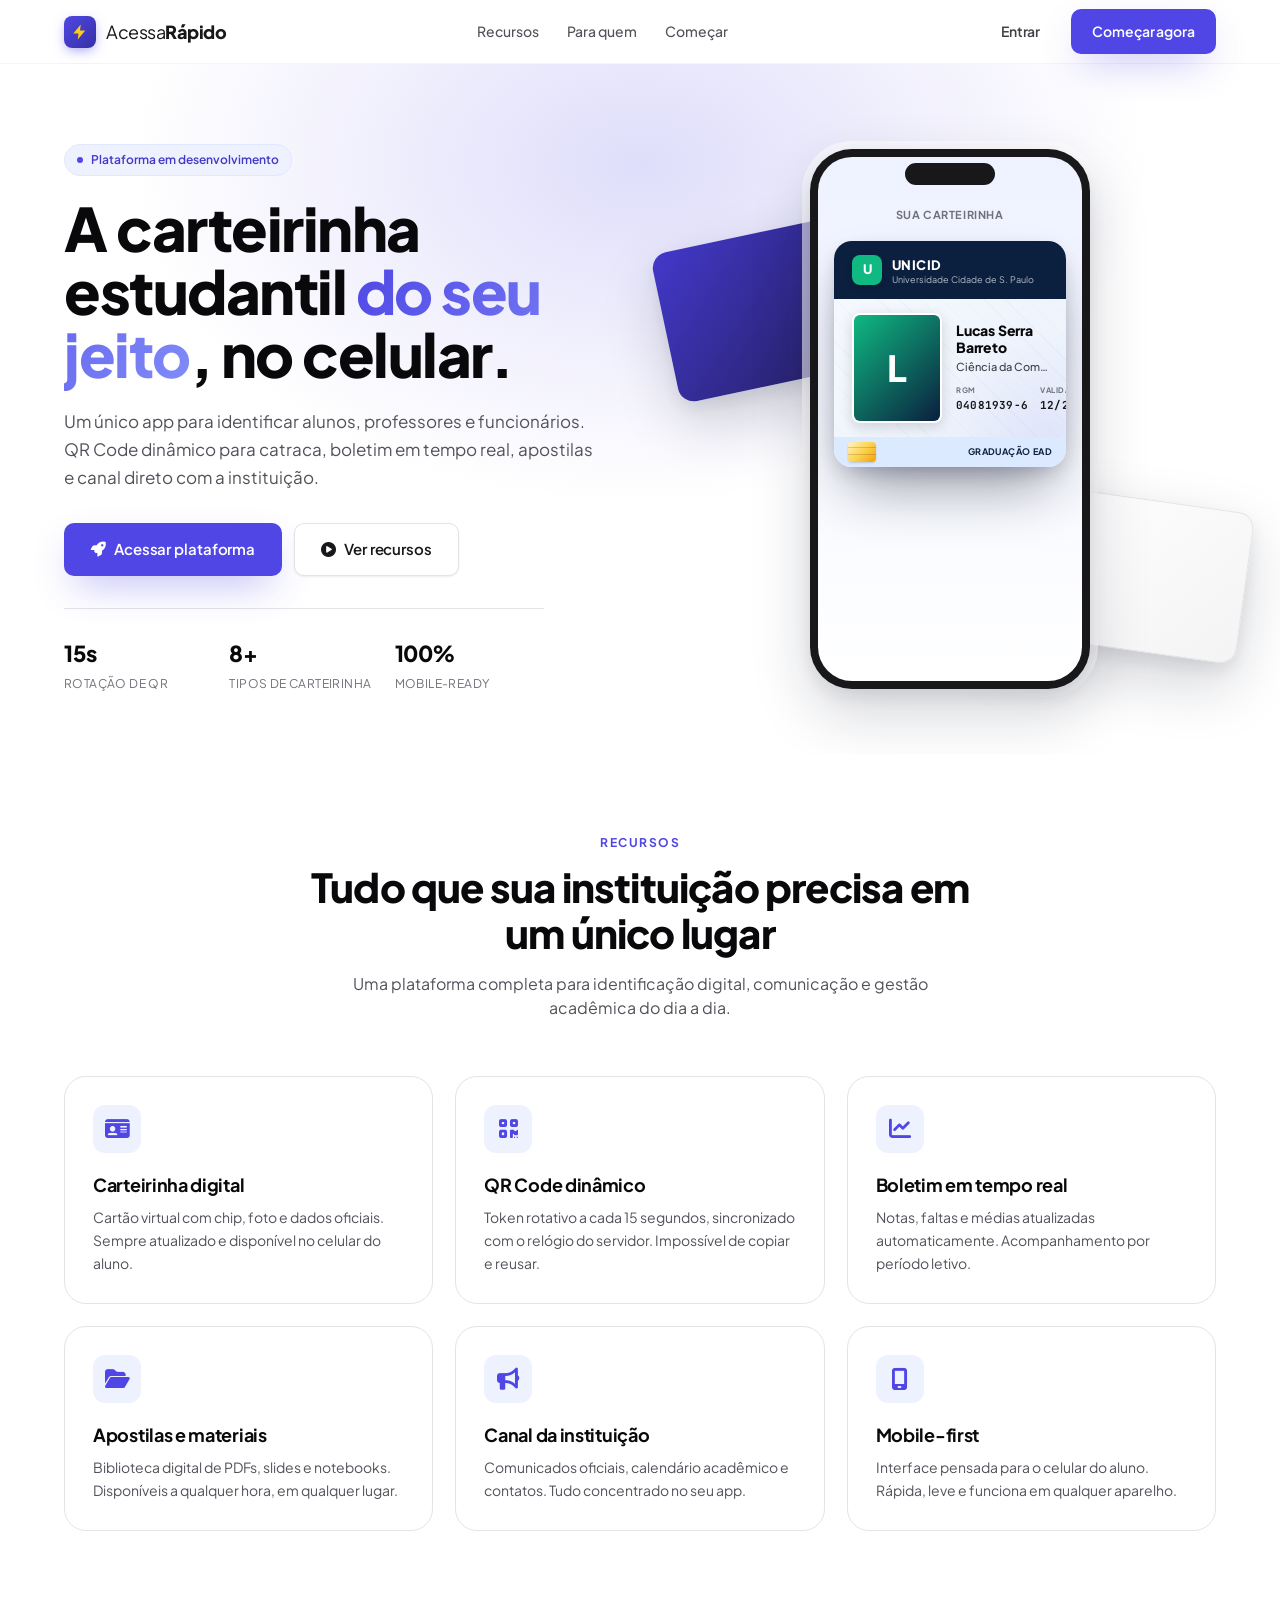
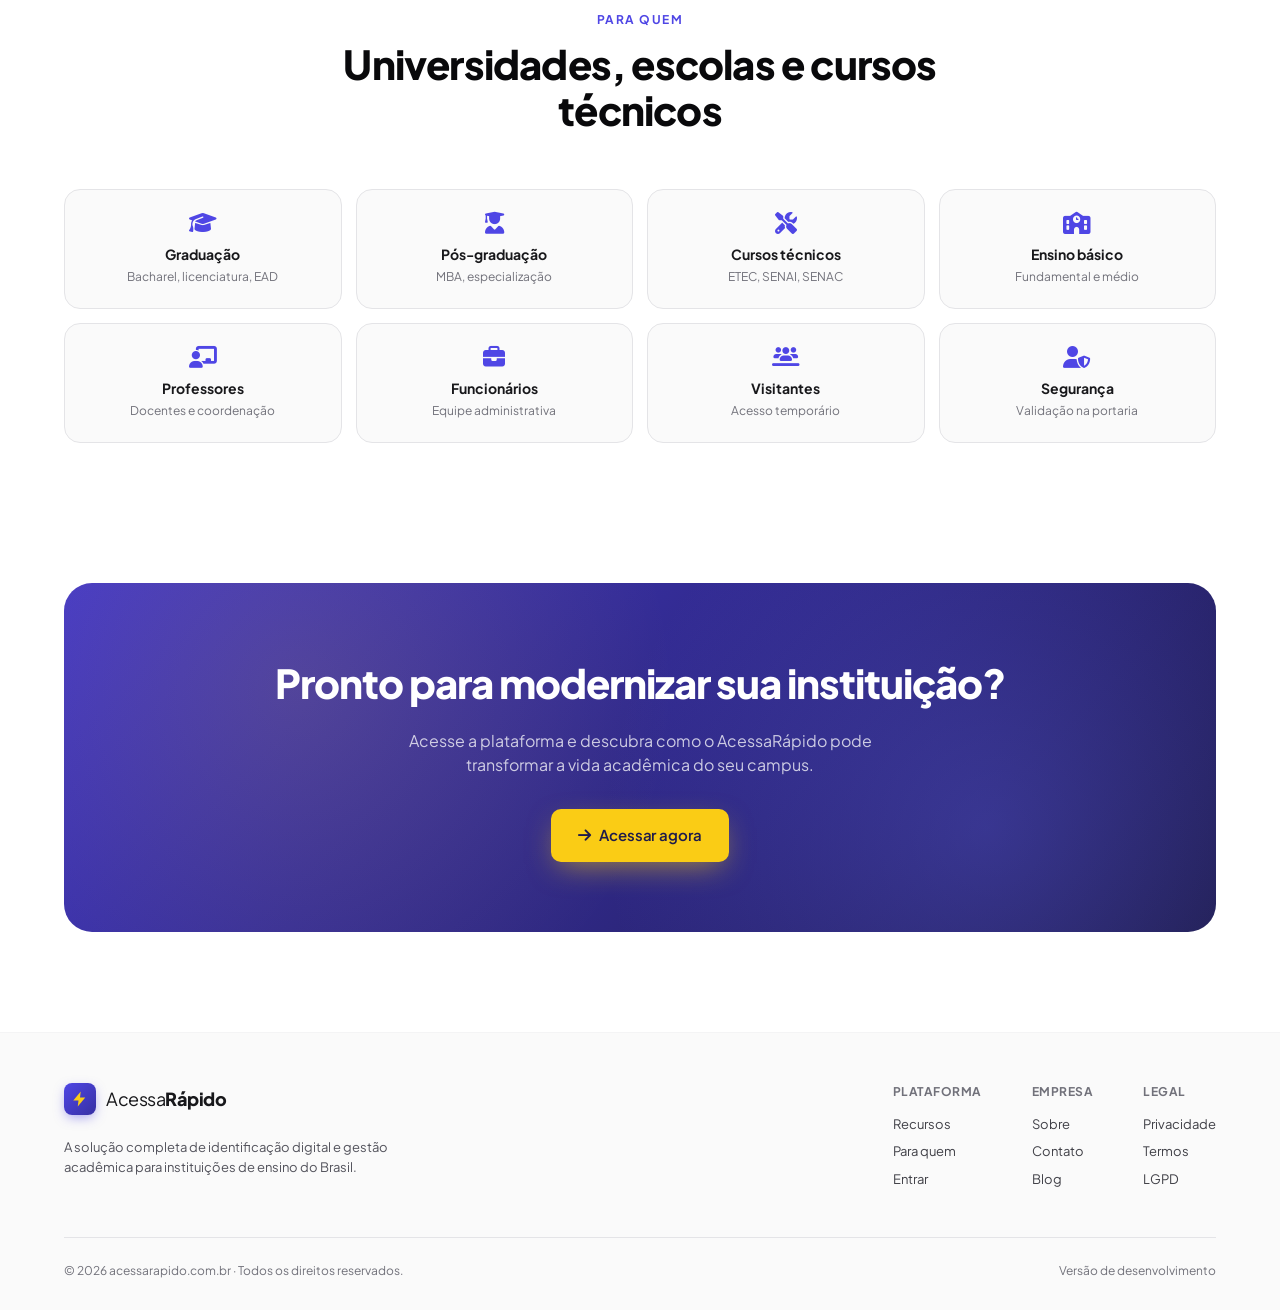
==== index.html @ 11a7ec3c "feat: versao inicial do AcessaRapido (carteirinha digital)" ====
<!DOCTYPE html>
<html lang="pt-BR">
<head>
  <meta charset="UTF-8" />
  <meta name="viewport" content="width=device-width, initial-scale=1.0, viewport-fit=cover" />
  <meta name="description" content="AcessaRápido — Carteirinha digital para universidades, escolas técnicas e ensino básico. QR de validação dinâmica para catraca, boletim, materiais e mais." />
  <title>AcessaRápido — Carteirinha digital para sua instituição</title>

  <link rel="preconnect" href="https://fonts.googleapis.com" />
  <link rel="preconnect" href="https://fonts.gstatic.com" crossorigin />
  <link href="https://fonts.googleapis.com/css2?family=Plus+Jakarta+Sans:wght@400;500;600;700;800&family=JetBrains+Mono:wght@500;700&display=swap" rel="stylesheet" />
  <link rel="stylesheet" href="https://cdnjs.cloudflare.com/ajax/libs/font-awesome/6.5.0/css/all.min.css" />
  <link rel="stylesheet" href="css/style.css" />
</head>
<body class="landing-body">

  <!-- ══════════ NAV ══════════ -->
  <nav class="landing-nav">
    <div class="container landing-nav__inner">
      <a href="index.html" class="brand">
        <span class="brand__mark"></span>
        <span class="brand__text">Acessa<strong>Rápido</strong></span>
      </a>
      <div class="landing-nav__links">
        <a href="#features">Recursos</a>
        <a href="#audiences">Para quem</a>
        <a href="#cta">Começar</a>
      </div>
      <div class="landing-nav__cta">
        <a href="login.html" class="btn btn--ghost">Entrar</a>
        <a href="login.html" class="btn btn--primary">Começar agora</a>
      </div>
    </div>
  </nav>

  <!-- ══════════ HERO ══════════ -->
  <section class="hero">
    <div class="container hero__grid">
      <div class="hero__content">
        <span class="hero__pretitle">
          <span class="dot"></span>
          Plataforma em desenvolvimento
        </span>
        <h1>
          A carteirinha estudantil <span class="highlight">do seu jeito</span>, no celular.
        </h1>
        <p class="hero__lead">
          Um único app para identificar alunos, professores e funcionários. QR Code dinâmico
          para catraca, boletim em tempo real, apostilas e canal direto com a instituição.
        </p>
        <div class="hero__cta">
          <a href="login.html" class="btn btn--primary btn--lg">
            <i class="fas fa-rocket"></i>
            Acessar plataforma
          </a>
          <a href="#features" class="btn btn--secondary btn--lg">
            <i class="fas fa-circle-play"></i>
            Ver recursos
          </a>
        </div>

        <div class="hero__stats">
          <div class="hero__stat">
            <strong>15s</strong>
            <span>Rotação de QR</span>
          </div>
          <div class="hero__stat">
            <strong>8+</strong>
            <span>Tipos de carteirinha</span>
          </div>
          <div class="hero__stat">
            <strong>100%</strong>
            <span>Mobile-ready</span>
          </div>
        </div>
      </div>

      <!-- Mockup mobile -->
      <div class="hero__mockup">
        <div class="mockup-card-deco mockup-card-deco--1"></div>
        <div class="mockup-card-deco mockup-card-deco--2"></div>

        <div class="mockup-phone">
          <div class="mockup-screen">
            <div class="mockup-screen__title">Sua carteirinha</div>

            <!-- Card real renderizado em escala -->
            <div class="id-scene" style="max-width: 240px;">
              <div class="id-card">
                <div class="id-face id-face--front">
                  <div class="id-front__brand" style="background:#0b1f3f">
                    <div class="id-front__logo" style="background:#10b981">U</div>
                    <div class="id-front__inst-info">
                      <strong>UNICID</strong>
                      <span>Universidade Cidade de S. Paulo</span>
                    </div>
                  </div>
                  <div class="id-front__body">
                    <div class="id-front__photo">
                      <div class="id-front__photo-ph" style="background: linear-gradient(135deg, #10b981, #0b1f3f)">L</div>
                    </div>
                    <div class="id-front__data">
                      <div class="id-front__name">Lucas Serra Barreto</div>
                      <div class="id-front__course">Ciência da Computação</div>
                      <div class="id-front__fields">
                        <div class="id-field">
                          <span class="id-field__label">RGM</span>
                          <span class="id-field__value">04081939-6</span>
                        </div>
                        <div class="id-field">
                          <span class="id-field__label">Validade</span>
                          <span class="id-field__value">12/2026</span>
                        </div>
                      </div>
                    </div>
                  </div>
                  <div class="id-front__footer" style="background:#dbeafe">
                    <div class="id-front__chip"></div>
                    <div class="id-front__validity">GRADUAÇÃO EAD</div>
                  </div>
                </div>
              </div>
            </div>
            <!-- /card -->
          </div>
        </div>
      </div>
    </div>
  </section>

  <!-- ══════════ FEATURES ══════════ -->
  <section class="section" id="features">
    <div class="container">
      <div class="section__head">
        <div class="section__eyebrow">Recursos</div>
        <h2 class="section__title">Tudo que sua instituição precisa em um único lugar</h2>
        <p class="section__lead">
          Uma plataforma completa para identificação digital, comunicação e gestão acadêmica
          do dia a dia.
        </p>
      </div>

      <div class="features-grid">
        <div class="feature">
          <div class="feature__icon"><i class="fas fa-id-card"></i></div>
          <h3>Carteirinha digital</h3>
          <p>Cartão virtual com chip, foto e dados oficiais. Sempre atualizado e disponível no celular do aluno.</p>
        </div>
        <div class="feature">
          <div class="feature__icon"><i class="fas fa-qrcode"></i></div>
          <h3>QR Code dinâmico</h3>
          <p>Token rotativo a cada 15 segundos, sincronizado com o relógio do servidor. Impossível de copiar e reusar.</p>
        </div>
        <div class="feature">
          <div class="feature__icon"><i class="fas fa-chart-line"></i></div>
          <h3>Boletim em tempo real</h3>
          <p>Notas, faltas e médias atualizadas automaticamente. Acompanhamento por período letivo.</p>
        </div>
        <div class="feature">
          <div class="feature__icon"><i class="fas fa-folder-open"></i></div>
          <h3>Apostilas e materiais</h3>
          <p>Biblioteca digital de PDFs, slides e notebooks. Disponíveis a qualquer hora, em qualquer lugar.</p>
        </div>
        <div class="feature">
          <div class="feature__icon"><i class="fas fa-bullhorn"></i></div>
          <h3>Canal da instituição</h3>
          <p>Comunicados oficiais, calendário acadêmico e contatos. Tudo concentrado no seu app.</p>
        </div>
        <div class="feature">
          <div class="feature__icon"><i class="fas fa-mobile-screen"></i></div>
          <h3>Mobile-first</h3>
          <p>Interface pensada para o celular do aluno. Rápida, leve e funciona em qualquer aparelho.</p>
        </div>
      </div>
    </div>
  </section>

  <!-- ══════════ AUDIENCES ══════════ -->
  <section class="section" id="audiences" style="padding-top:0">
    <div class="container">
      <div class="section__head">
        <div class="section__eyebrow">Para quem</div>
        <h2 class="section__title">Universidades, escolas e cursos técnicos</h2>
      </div>

      <div class="audiences">
        <div class="audience">
          <i class="fas fa-graduation-cap"></i>
          <strong>Graduação</strong>
          <span>Bacharel, licenciatura, EAD</span>
        </div>
        <div class="audience">
          <i class="fas fa-user-graduate"></i>
          <strong>Pós-graduação</strong>
          <span>MBA, especialização</span>
        </div>
        <div class="audience">
          <i class="fas fa-tools"></i>
          <strong>Cursos técnicos</strong>
          <span>ETEC, SENAI, SENAC</span>
        </div>
        <div class="audience">
          <i class="fas fa-school"></i>
          <strong>Ensino básico</strong>
          <span>Fundamental e médio</span>
        </div>
        <div class="audience">
          <i class="fas fa-chalkboard-user"></i>
          <strong>Professores</strong>
          <span>Docentes e coordenação</span>
        </div>
        <div class="audience">
          <i class="fas fa-briefcase"></i>
          <strong>Funcionários</strong>
          <span>Equipe administrativa</span>
        </div>
        <div class="audience">
          <i class="fas fa-users-line"></i>
          <strong>Visitantes</strong>
          <span>Acesso temporário</span>
        </div>
        <div class="audience">
          <i class="fas fa-user-shield"></i>
          <strong>Segurança</strong>
          <span>Validação na portaria</span>
        </div>
      </div>
    </div>
  </section>

  <!-- ══════════ CTA ══════════ -->
  <section class="container" id="cta">
    <div class="cta-section">
      <h2>Pronto para modernizar sua instituição?</h2>
      <p>Acesse a plataforma e descubra como o AcessaRápido pode transformar a vida acadêmica do seu campus.</p>
      <a href="login.html" class="btn btn--primary btn--lg">
        <i class="fas fa-arrow-right"></i>
        Acessar agora
      </a>
    </div>
  </section>

  <!-- ══════════ FOOTER ══════════ -->
  <footer class="landing-footer">
    <div class="container">
      <div class="landing-footer__top">
        <div class="landing-footer__about">
          <a href="index.html" class="brand">
            <span class="brand__mark"></span>
            <span class="brand__text">Acessa<strong>Rápido</strong></span>
          </a>
          <p>A solução completa de identificação digital e gestão acadêmica para instituições de ensino do Brasil.</p>
        </div>
        <div class="landing-footer__cols">
          <div>
            <h4>Plataforma</h4>
            <a href="#features">Recursos</a>
            <a href="#audiences">Para quem</a>
            <a href="login.html">Entrar</a>
          </div>
          <div>
            <h4>Empresa</h4>
            <a href="#">Sobre</a>
            <a href="#">Contato</a>
            <a href="#">Blog</a>
          </div>
          <div>
            <h4>Legal</h4>
            <a href="#">Privacidade</a>
            <a href="#">Termos</a>
            <a href="#">LGPD</a>
          </div>
        </div>
      </div>
      <div class="landing-footer__bottom">
        <span>© 2026 acessarapido.com.br · Todos os direitos reservados.</span>
        <span>Versão de desenvolvimento</span>
      </div>
    </div>
  </footer>

  <!-- Scripts -->
  <script src="js/db.js"></script>
  <script src="js/auth.js"></script>
  <script src="js/seed.js"></script>
  <script>
    // Inicializa o banco com dados de demo na primeira visita
    seedIfEmpty().catch(console.error);
  </script>
</body>
</html>
---- css/style.css ----
/* ═══════════════════════════════════════════════════════════════
   AcessaRápido — style.css
   acessarapido.com.br
   Design system + componentes + páginas
   ═══════════════════════════════════════════════════════════════ */

/* ╔══════════════════════════════════════════════════╗
   ║                  1. RESET                         ║
   ╚══════════════════════════════════════════════════╝ */

*, *::before, *::after { box-sizing: border-box; margin: 0; padding: 0; }
html { -webkit-text-size-adjust: 100%; -moz-tab-size: 4; tab-size: 4; }
body { line-height: 1.5; -webkit-font-smoothing: antialiased; }
img, picture, video, canvas, svg { display: block; max-width: 100%; }
input, button, textarea, select { font: inherit; color: inherit; }
button { cursor: pointer; background: none; border: none; }
a { color: inherit; text-decoration: none; }
ul { list-style: none; }


/* ╔══════════════════════════════════════════════════╗
   ║              2. DESIGN TOKENS                     ║
   ╚══════════════════════════════════════════════════╝ */

:root {
  /* ── Cores da marca ── */
  --brand-50:   #eef2ff;
  --brand-100:  #e0e7ff;
  --brand-200:  #c7d2fe;
  --brand-300:  #a5b4fc;
  --brand-400:  #818cf8;
  --brand-500:  #6366f1;
  --brand-600:  #4f46e5;  /* primary */
  --brand-700:  #4338ca;
  --brand-800:  #3730a3;
  --brand-900:  #312e81;
  --brand-950:  #1e1b4b;

  /* ── Acento (energia, "rápido") ── */
  --accent-400: #facc15;
  --accent-500: #eab308;
  --accent-600: #ca8a04;

  /* ── Neutros ── */
  --gray-50:    #fafafa;
  --gray-100:   #f4f4f5;
  --gray-200:   #e4e4e7;
  --gray-300:   #d4d4d8;
  --gray-400:   #a1a1aa;
  --gray-500:   #71717a;
  --gray-600:   #52525b;
  --gray-700:   #3f3f46;
  --gray-800:   #27272a;
  --gray-900:   #18181b;
  --gray-950:   #09090b;

  /* ── Funcionais ── */
  --success: #10b981;
  --warning: #f59e0b;
  --danger:  #ef4444;
  --info:    #3b82f6;

  /* ── Card da carteirinha (sobrescrito por instituição) ── */
  --card-logo:    #10b981;
  --card-banner:  #0b1f3f;
  --card-accent:  #dbeafe;

  /* ── Tipografia ── */
  --font-sans: 'Plus Jakarta Sans', -apple-system, BlinkMacSystemFont, 'Segoe UI', sans-serif;
  --font-mono: 'JetBrains Mono', 'SF Mono', Consolas, monospace;

  /* ── Bordas ── */
  --r-sm: 6px;
  --r-md: 10px;
  --r-lg: 16px;
  --r-xl: 22px;
  --r-2xl: 28px;

  /* ── Sombras ── */
  --shadow-sm: 0 1px 2px rgba(15, 23, 42, 0.08);
  --shadow-md: 0 4px 12px rgba(15, 23, 42, 0.08), 0 1px 3px rgba(15, 23, 42, 0.06);
  --shadow-lg: 0 12px 32px rgba(15, 23, 42, 0.12), 0 4px 8px rgba(15, 23, 42, 0.06);
  --shadow-xl: 0 24px 60px rgba(15, 23, 42, 0.18), 0 8px 16px rgba(15, 23, 42, 0.08);
  --shadow-brand: 0 16px 40px -12px rgba(79, 70, 229, 0.45);

  /* ── Layout ── */
  --topbar-h: 64px;
  --bottomnav-h: 64px;
  --sidebar-w: 240px;
}

body {
  font-family: var(--font-sans);
  background: var(--gray-50);
  color: var(--gray-900);
  min-height: 100vh;
}


/* ╔══════════════════════════════════════════════════╗
   ║              3. UTILITÁRIOS                       ║
   ╚══════════════════════════════════════════════════╝ */

.container {
  width: 100%;
  max-width: 1200px;
  margin: 0 auto;
  padding: 0 24px;
}
@media (max-width: 640px) { .container { padding: 0 16px; } }
.hidden { display: none !important; }
.sr-only {
  position: absolute; width: 1px; height: 1px; padding: 0; margin: -1px;
  overflow: hidden; clip: rect(0,0,0,0); white-space: nowrap; border: 0;
}


/* ╔══════════════════════════════════════════════════╗
   ║              4. COMPONENTES BASE                  ║
   ╚══════════════════════════════════════════════════╝ */

/* ── Botões ── */
.btn {
  display: inline-flex;
  align-items: center;
  justify-content: center;
  gap: 8px;
  padding: 11px 20px;
  border-radius: var(--r-md);
  font-weight: 600;
  font-size: 14px;
  letter-spacing: -0.1px;
  cursor: pointer;
  transition: transform 0.08s, box-shadow 0.18s, background 0.18s, color 0.18s;
  white-space: nowrap;
  user-select: none;
  border: 1px solid transparent;
  font-family: inherit;
}
.btn:active { transform: translateY(1px); }
.btn--primary {
  background: var(--brand-600);
  color: #fff;
  box-shadow: var(--shadow-brand);
}
.btn--primary:hover { background: var(--brand-700); }
.btn--secondary {
  background: #fff;
  color: var(--gray-900);
  border-color: var(--gray-200);
  box-shadow: var(--shadow-sm);
}
.btn--secondary:hover { background: var(--gray-50); border-color: var(--gray-300); }
.btn--ghost { background: transparent; color: var(--gray-700); }
.btn--ghost:hover { background: var(--gray-100); }
.btn--danger { background: var(--danger); color: #fff; }
.btn--danger:hover { background: #dc2626; }
.btn--lg { padding: 14px 26px; font-size: 15px; }
.btn--block { width: 100%; }
.btn[disabled] { opacity: 0.5; cursor: not-allowed; }

/* ── Inputs ── */
.field { display: flex; flex-direction: column; gap: 6px; }
.field__label { font-size: 13px; font-weight: 600; color: var(--gray-700); }
.field__hint  { font-size: 12px; color: var(--gray-500); }

.input, .textarea, .select {
  width: 100%;
  height: 42px;
  padding: 0 14px;
  border-radius: var(--r-md);
  border: 1px solid var(--gray-200);
  background: #fff;
  font-size: 14px;
  color: var(--gray-900);
  transition: border-color 0.15s, box-shadow 0.15s;
  outline: none;
  font-family: inherit;
}
.textarea { height: auto; min-height: 100px; padding: 12px 14px; resize: vertical; }
.input:focus, .textarea:focus, .select:focus {
  border-color: var(--brand-500);
  box-shadow: 0 0 0 3px rgba(99, 102, 241, 0.15);
}
.input--icon { padding-left: 42px; }

.input-wrap { position: relative; }
.input-wrap__icon {
  position: absolute;
  left: 14px; top: 50%;
  transform: translateY(-50%);
  color: var(--gray-400);
  font-size: 15px;
  pointer-events: none;
}

.select {
  appearance: none;
  -webkit-appearance: none;
  background-image: url("data:image/svg+xml,%3Csvg xmlns='http://www.w3.org/2000/svg' width='12' height='12' viewBox='0 0 24 24' fill='none' stroke='%2371717a' stroke-width='2.5' stroke-linecap='round' stroke-linejoin='round'%3E%3Cpolyline points='6 9 12 15 18 9'%3E%3C/polyline%3E%3C/svg%3E");
  background-repeat: no-repeat;
  background-position: right 14px center;
  padding-right: 36px;
  cursor: pointer;
}

/* ── Chip / badge ── */
.chip {
  display: inline-flex;
  align-items: center;
  gap: 5px;
  padding: 4px 10px;
  border-radius: 999px;
  font-size: 11px;
  font-weight: 600;
  letter-spacing: 0.2px;
  text-transform: uppercase;
}
.chip--brand   { background: var(--brand-50);  color: var(--brand-700); }
.chip--success { background: #d1fae5;          color: #065f46;          }
.chip--warning { background: #fef3c7;          color: #92400e;          }
.chip--danger  { background: #fee2e2;          color: #991b1b;          }
.chip--gray    { background: var(--gray-100);  color: var(--gray-700);  }

/* ── Toast ── */
.toast {
  position: fixed;
  bottom: 24px; left: 50%;
  transform: translateX(-50%) translateY(20px);
  background: var(--gray-900);
  color: #fff;
  padding: 12px 22px;
  border-radius: var(--r-md);
  font-size: 13px;
  font-weight: 500;
  box-shadow: var(--shadow-xl);
  pointer-events: none;
  opacity: 0;
  transition: opacity 0.25s, transform 0.25s;
  z-index: 9999;
  display: flex;
  align-items: center;
  gap: 8px;
  max-width: 90vw;
}
.toast.visible { opacity: 1; transform: translateX(-50%) translateY(0); }
.toast--success::before { content: '✓'; color: var(--success); font-weight: 800; }
.toast--error::before   { content: '✕'; color: var(--danger);  font-weight: 800; }
.toast--info::before    { content: 'ⓘ'; color: var(--info);    font-weight: 800; }


/* ╔══════════════════════════════════════════════════╗
   ║              5. LOGO DA MARCA                     ║
   ╚══════════════════════════════════════════════════╝ */

.brand {
  display: inline-flex;
  align-items: center;
  gap: 10px;
  font-weight: 400;
  font-size: 18px;
  letter-spacing: -0.5px;
  color: var(--gray-900);
}
.brand__mark {
  width: 32px; height: 32px;
  border-radius: 8px;
  background: linear-gradient(135deg, var(--brand-600), var(--brand-800));
  display: flex; align-items: center; justify-content: center;
  position: relative;
  flex-shrink: 0;
  box-shadow: 0 4px 12px -2px rgba(79, 70, 229, 0.5);
}
.brand__mark::before {
  content: '';
  position: absolute; inset: 0;
  background-image: url("data:image/svg+xml,%3Csvg xmlns='http://www.w3.org/2000/svg' viewBox='0 0 24 24' fill='%23facc15'%3E%3Cpath d='M13 2 3 14h7l-1 8 10-12h-7l1-8z'/%3E%3C/svg%3E");
  background-repeat: no-repeat;
  background-size: 18px;
  background-position: center;
}
.brand__text strong { font-weight: 800; }
.brand--dark, .brand--dark .brand__text { color: #fff; }


/* ╔══════════════════════════════════════════════════╗
   ║       6. LANDING PAGE                             ║
   ╚══════════════════════════════════════════════════╝ */

.landing-body {
  background: #fff;
  color: var(--gray-900);
  overflow-x: hidden;
}

.landing-nav {
  position: sticky;
  top: 0;
  z-index: 50;
  background: rgba(255, 255, 255, 0.85);
  backdrop-filter: saturate(180%) blur(12px);
  -webkit-backdrop-filter: saturate(180%) blur(12px);
  border-bottom: 1px solid var(--gray-100);
  height: var(--topbar-h);
}
.landing-nav__inner {
  height: 100%;
  display: flex;
  align-items: center;
  justify-content: space-between;
}
.landing-nav__links {
  display: flex; align-items: center; gap: 28px;
  font-size: 14px; font-weight: 500;
  color: var(--gray-600);
}
.landing-nav__links a:hover { color: var(--gray-900); }
.landing-nav__cta { display: flex; align-items: center; gap: 10px; }
@media (max-width: 768px) { .landing-nav__links { display: none; } }

.hero {
  position: relative;
  padding: 80px 0 60px;
  overflow: hidden;
  isolation: isolate;
}
.hero::before {
  content: '';
  position: absolute;
  top: -300px; left: 50%;
  width: 1200px; height: 800px;
  transform: translateX(-50%);
  background: radial-gradient(ellipse at center, rgba(79, 70, 229, 0.18), transparent 60%);
  z-index: -1;
  pointer-events: none;
}
.hero__grid {
  display: grid;
  grid-template-columns: 1.05fr 1fr;
  gap: 60px;
  align-items: center;
}
.hero__pretitle {
  display: inline-flex;
  align-items: center;
  gap: 8px;
  padding: 6px 12px;
  border-radius: 999px;
  background: var(--brand-50);
  color: var(--brand-700);
  font-size: 12px;
  font-weight: 600;
  margin-bottom: 20px;
  border: 1px solid var(--brand-100);
}
.hero__pretitle .dot {
  width: 6px; height: 6px;
  border-radius: 50%;
  background: var(--brand-600);
  animation: pulse 2s infinite;
}
@keyframes pulse {
  0%, 100% { opacity: 1; transform: scale(1); }
  50%       { opacity: 0.4; transform: scale(1.3); }
}

.hero h1 {
  font-size: clamp(36px, 5vw, 60px);
  font-weight: 800;
  line-height: 1.05;
  letter-spacing: -1.5px;
  color: var(--gray-950);
  margin-bottom: 22px;
}
.hero h1 .highlight {
  background: linear-gradient(120deg, var(--brand-600) 0%, var(--brand-400) 100%);
  -webkit-background-clip: text;
  background-clip: text;
  color: transparent;
  position: relative;
}
.hero h1 .highlight::after {
  content: '';
  position: absolute;
  left: 0; bottom: -4px;
  width: 100%; height: 8px;
  background: var(--accent-400);
  z-index: -1;
  opacity: 0.4;
  border-radius: 4px;
}
.hero__lead {
  font-size: 17px;
  color: var(--gray-600);
  max-width: 540px;
  margin-bottom: 32px;
  line-height: 1.65;
}
.hero__cta { display: flex; gap: 12px; flex-wrap: wrap; margin-bottom: 32px; }

.hero__stats {
  display: grid;
  grid-template-columns: repeat(3, 1fr);
  gap: 16px;
  margin-top: 32px;
  padding-top: 28px;
  border-top: 1px solid var(--gray-200);
  max-width: 480px;
}
.hero__stat strong {
  display: block;
  font-size: 22px;
  font-weight: 800;
  color: var(--gray-950);
  letter-spacing: -0.5px;
}
.hero__stat span {
  font-size: 12px;
  color: var(--gray-500);
  text-transform: uppercase;
  letter-spacing: 0.4px;
}

/* Mockup */
.hero__mockup {
  position: relative;
  height: 540px;
  display: flex;
  align-items: center;
  justify-content: center;
}
.mockup-phone {
  width: 280px;
  height: 540px;
  background: #18181b;
  border-radius: 42px;
  padding: 8px;
  box-shadow: var(--shadow-xl), 0 0 0 8px rgba(255, 255, 255, 0.6);
  position: relative;
  z-index: 2;
  animation: floaty 6s ease-in-out infinite;
}
@keyframes floaty {
  0%, 100% { transform: translateY(0); }
  50%       { transform: translateY(-12px); }
}
.mockup-phone::before {
  content: '';
  position: absolute;
  top: 14px; left: 50%;
  transform: translateX(-50%);
  width: 90px; height: 22px;
  background: #18181b;
  border-radius: 12px;
  z-index: 3;
}
.mockup-screen {
  width: 100%; height: 100%;
  border-radius: 34px;
  background: linear-gradient(180deg, var(--brand-50) 0%, #fff 100%);
  overflow: hidden;
  position: relative;
  display: flex;
  flex-direction: column;
  align-items: center;
  padding: 50px 16px 16px;
  gap: 14px;
}
.mockup-screen__title {
  font-size: 11px;
  font-weight: 700;
  color: var(--gray-500);
  text-transform: uppercase;
  letter-spacing: 0.6px;
  margin-bottom: 4px;
}
.mockup-card-deco {
  position: absolute;
  width: 240px;
  height: 152px;
  border-radius: 16px;
  background: linear-gradient(135deg, var(--brand-700), var(--brand-950));
  box-shadow: var(--shadow-xl);
  z-index: 1;
}
.mockup-card-deco--1 {
  top: 80px; left: -20px;
  transform: rotate(-12deg);
  animation: deco-float-1 8s ease-in-out infinite;
}
.mockup-card-deco--2 {
  bottom: 40px; right: -30px;
  transform: rotate(8deg);
  background: linear-gradient(135deg, #fff, var(--gray-100));
  border: 1px solid var(--gray-200);
  animation: deco-float-2 7s ease-in-out infinite;
}
@keyframes deco-float-1 {
  0%, 100% { transform: rotate(-12deg) translateY(0); }
  50%       { transform: rotate(-10deg) translateY(-8px); }
}
@keyframes deco-float-2 {
  0%, 100% { transform: rotate(8deg) translateY(0); }
  50%       { transform: rotate(6deg) translateY(-6px); }
}

@media (max-width: 900px) {
  .hero { padding: 50px 0 30px; }
  .hero__grid { grid-template-columns: 1fr; gap: 40px; }
  .hero__mockup { height: 460px; }
  .mockup-phone { width: 240px; height: 460px; }
}

/* Sections genéricas */
.section { padding: 80px 0; }
.section__head { text-align: center; margin-bottom: 56px; }
.section__eyebrow {
  font-size: 12px;
  font-weight: 700;
  color: var(--brand-600);
  text-transform: uppercase;
  letter-spacing: 1.5px;
  margin-bottom: 12px;
}
.section__title {
  font-size: clamp(28px, 3.5vw, 40px);
  font-weight: 800;
  line-height: 1.15;
  letter-spacing: -0.8px;
  color: var(--gray-950);
  max-width: 720px;
  margin: 0 auto 16px;
}
.section__lead {
  font-size: 16px;
  color: var(--gray-600);
  max-width: 600px;
  margin: 0 auto;
}

.features-grid {
  display: grid;
  grid-template-columns: repeat(3, 1fr);
  gap: 22px;
}
.feature {
  padding: 28px;
  border-radius: var(--r-xl);
  border: 1px solid var(--gray-200);
  background: #fff;
  transition: transform 0.22s, box-shadow 0.22s, border-color 0.22s;
}
.feature:hover {
  transform: translateY(-4px);
  box-shadow: var(--shadow-lg);
  border-color: var(--brand-200);
}
.feature__icon {
  width: 48px; height: 48px;
  border-radius: 12px;
  background: var(--brand-50);
  color: var(--brand-600);
  display: flex; align-items: center; justify-content: center;
  font-size: 22px;
  margin-bottom: 18px;
}
.feature h3 {
  font-size: 18px;
  font-weight: 700;
  margin-bottom: 8px;
  letter-spacing: -0.3px;
  color: var(--gray-950);
}
.feature p { font-size: 14px; color: var(--gray-600); line-height: 1.65; }
@media (max-width: 900px) { .features-grid { grid-template-columns: repeat(2, 1fr); } }
@media (max-width: 600px) { .features-grid { grid-template-columns: 1fr; } }

/* Showcase: lista de tipos de instituição */
.audiences {
  display: grid;
  grid-template-columns: repeat(4, 1fr);
  gap: 14px;
  margin-top: 40px;
}
.audience {
  padding: 22px 18px;
  border-radius: var(--r-lg);
  background: var(--gray-50);
  border: 1px solid var(--gray-200);
  text-align: center;
  transition: transform 0.2s;
}
.audience:hover { transform: translateY(-3px); }
.audience i {
  font-size: 22px;
  color: var(--brand-600);
  margin-bottom: 10px;
}
.audience strong { display: block; font-size: 14px; font-weight: 700; color: var(--gray-900); }
.audience span  { display: block; font-size: 12px; color: var(--gray-500); margin-top: 3px; }
@media (max-width: 700px) { .audiences { grid-template-columns: repeat(2, 1fr); } }

/* CTA section */
.cta-section {
  padding: 70px 32px;
  background: linear-gradient(135deg, var(--brand-700), var(--brand-950));
  border-radius: var(--r-2xl);
  text-align: center;
  color: #fff;
  margin: 60px 0 100px;
  position: relative;
  overflow: hidden;
}
.cta-section::before {
  content: '';
  position: absolute;
  inset: 0;
  background-image:
    radial-gradient(circle at 20% 30%, rgba(250, 204, 21, 0.12), transparent 40%),
    radial-gradient(circle at 80% 70%, rgba(99, 102, 241, 0.3), transparent 40%);
  pointer-events: none;
}
.cta-section h2 {
  font-size: clamp(28px, 4vw, 40px);
  font-weight: 800;
  letter-spacing: -1px;
  margin-bottom: 16px;
  position: relative;
}
.cta-section p {
  font-size: 16px;
  color: rgba(255, 255, 255, 0.75);
  max-width: 540px;
  margin: 0 auto 32px;
  position: relative;
}
.cta-section .btn--primary {
  background: var(--accent-400);
  color: var(--brand-950);
  box-shadow: 0 10px 30px -8px rgba(250, 204, 21, 0.6);
  position: relative;
}
.cta-section .btn--primary:hover { background: var(--accent-500); }

.landing-footer {
  padding: 50px 0 30px;
  border-top: 1px solid var(--gray-100);
  background: var(--gray-50);
}
.landing-footer__top {
  display: flex;
  justify-content: space-between;
  align-items: flex-start;
  gap: 32px;
  flex-wrap: wrap;
  margin-bottom: 40px;
}
.landing-footer__about p {
  margin-top: 16px;
  font-size: 13px;
  color: var(--gray-600);
  max-width: 360px;
  line-height: 1.6;
}
.landing-footer__cols {
  display: grid;
  grid-template-columns: repeat(3, auto);
  gap: 50px;
}
.landing-footer__cols h4 {
  font-size: 12px;
  font-weight: 700;
  text-transform: uppercase;
  letter-spacing: 0.5px;
  color: var(--gray-500);
  margin-bottom: 14px;
}
.landing-footer__cols a {
  display: block;
  font-size: 13px;
  color: var(--gray-700);
  margin-bottom: 8px;
}
.landing-footer__cols a:hover { color: var(--brand-600); }
.landing-footer__bottom {
  padding-top: 24px;
  border-top: 1px solid var(--gray-200);
  font-size: 12px;
  color: var(--gray-500);
  display: flex;
  justify-content: space-between;
  flex-wrap: wrap;
  gap: 12px;
}
@media (max-width: 700px) {
  .landing-footer__cols { grid-template-columns: repeat(2, 1fr); gap: 28px; }
}


/* ╔══════════════════════════════════════════════════╗
   ║       7. LOGIN PAGE                               ║
   ╚══════════════════════════════════════════════════╝ */

.login-body {
  background: var(--gray-50);
  min-height: 100vh;
  display: grid;
  grid-template-columns: 1fr 1fr;
}
.login-side {
  background: linear-gradient(135deg, var(--brand-700) 0%, var(--brand-950) 100%);
  padding: 60px;
  display: flex;
  flex-direction: column;
  justify-content: space-between;
  color: #fff;
  position: relative;
  overflow: hidden;
  min-height: 100vh;
}
.login-side::before {
  content: '';
  position: absolute;
  top: 0; right: 0;
  width: 600px; height: 600px;
  background: radial-gradient(circle, rgba(250, 204, 21, 0.18), transparent 60%);
  pointer-events: none;
  transform: translate(40%, -30%);
}
.login-side__top  { position: relative; z-index: 1; }
.login-side__main { position: relative; z-index: 1; }
.login-side h2 {
  font-size: 36px;
  font-weight: 800;
  letter-spacing: -0.8px;
  line-height: 1.15;
  margin-bottom: 16px;
}
.login-side p {
  color: rgba(255, 255, 255, 0.7);
  font-size: 15px;
  line-height: 1.6;
  max-width: 420px;
}
.login-side__card-deco {
  margin-top: 40px;
  width: 320px;
  height: 200px;
  border-radius: 16px;
  background: rgba(255, 255, 255, 0.08);
  border: 1px solid rgba(255, 255, 255, 0.12);
  backdrop-filter: blur(10px);
  -webkit-backdrop-filter: blur(10px);
  padding: 22px;
  display: flex;
  flex-direction: column;
  justify-content: space-between;
  position: relative;
  overflow: hidden;
}
.login-side__card-deco::after {
  content: '';
  position: absolute;
  top: -50%; left: -50%;
  width: 200%; height: 200%;
  background: linear-gradient(60deg, transparent 30%, rgba(255,255,255,0.08) 50%, transparent 70%);
  animation: shine 5s ease-in-out infinite;
}
@keyframes shine {
  0%, 100% { transform: translate(-30%, -30%); }
  50%       { transform: translate(0%, 0%); }
}
.login-side__card-deco strong {
  display: block;
  font-size: 16px;
  font-weight: 700;
  margin-bottom: 4px;
  position: relative;
  z-index: 1;
}
.login-side__card-deco span {
  font-size: 11px;
  color: rgba(255, 255, 255, 0.5);
  position: relative;
  z-index: 1;
}
.login-side__card-deco-bottom {
  display: flex;
  justify-content: space-between;
  align-items: flex-end;
  position: relative;
  z-index: 1;
}
.login-side__card-deco-id {
  font-family: var(--font-mono);
  font-size: 18px;
  font-weight: 600;
  letter-spacing: 1px;
}
.login-side__bottom {
  font-size: 12px;
  color: rgba(255, 255, 255, 0.5);
  position: relative; z-index: 1;
}

.login-form-wrap {
  display: flex;
  align-items: center;
  justify-content: center;
  padding: 60px 32px;
}
.login-form { width: 100%; max-width: 380px; }
.login-form h1 {
  font-size: 26px;
  font-weight: 800;
  letter-spacing: -0.5px;
  margin-bottom: 6px;
  color: var(--gray-950);
}
.login-form__lead { font-size: 14px; color: var(--gray-600); margin-bottom: 32px; }
.login-form .field { margin-bottom: 16px; }
.login-form__forgot {
  display: flex;
  justify-content: flex-end;
  font-size: 12px;
  color: var(--brand-600);
  font-weight: 500;
  margin-top: -8px;
  margin-bottom: 24px;
}
.login-form__demo {
  margin-top: 28px;
  padding: 16px;
  background: var(--gray-50);
  border: 1px dashed var(--gray-300);
  border-radius: var(--r-md);
  font-size: 12px;
  color: var(--gray-600);
}
.login-form__demo strong { color: var(--gray-800); display: block; margin-bottom: 8px; font-size: 13px; }
.login-form__demo code {
  font-family: var(--font-mono);
  background: #fff;
  padding: 2px 6px;
  border-radius: 4px;
  border: 1px solid var(--gray-200);
  font-size: 11px;
}
.login-form__demo .demo-row { display: flex; align-items: center; gap: 8px; margin-bottom: 4px; }
.login-form__demo .demo-row span { color: var(--gray-500); min-width: 78px; }
.login-form__error {
  background: #fef2f2;
  border: 1px solid #fecaca;
  color: #991b1b;
  padding: 10px 12px;
  border-radius: var(--r-md);
  font-size: 13px;
  margin-bottom: 16px;
  display: none;
  align-items: center;
  gap: 8px;
}
.login-form__error.visible { display: flex; }
.login-form__back {
  font-size: 13px;
  color: var(--gray-500);
  display: inline-flex;
  align-items: center;
  gap: 6px;
  margin-top: 24px;
}
.login-form__back:hover { color: var(--gray-900); }

@media (max-width: 900px) {
  .login-body { grid-template-columns: 1fr; }
  .login-side {
    padding: 32px 24px;
    min-height: auto;
  }
  .login-side h2 { font-size: 24px; }
  .login-side p { font-size: 14px; }
  .login-side__card-deco { display: none; }
  .login-side__bottom    { display: none; }
  .login-side__main br   { display: none; }
}


/* ╔══════════════════════════════════════════════════╗
   ║       8. APP DASHBOARD                            ║
   ╚══════════════════════════════════════════════════╝ */

.app-body {
  background: var(--gray-50);
  min-height: 100vh;
  display: grid;
  grid-template-columns: var(--sidebar-w) 1fr;
  overflow-x: hidden;
}

/* Sidebar (desktop) */
.app-sidebar {
  background: #fff;
  border-right: 1px solid var(--gray-200);
  height: 100vh;
  position: sticky;
  top: 0;
  display: flex;
  flex-direction: column;
}
.app-sidebar__header {
  padding: 22px 22px 18px;
  border-bottom: 1px solid var(--gray-100);
}
.app-sidebar__nav {
  flex: 1;
  padding: 18px 14px;
  display: flex;
  flex-direction: column;
  gap: 4px;
  overflow-y: auto;
}
.nav-item {
  display: flex;
  align-items: center;
  gap: 12px;
  padding: 11px 14px;
  border-radius: var(--r-md);
  font-size: 14px;
  font-weight: 500;
  color: var(--gray-600);
  cursor: pointer;
  transition: background 0.15s, color 0.15s;
  text-align: left;
  width: 100%;
}
.nav-item:hover { background: var(--gray-50); color: var(--gray-900); }
.nav-item.active {
  background: var(--brand-50);
  color: var(--brand-700);
  font-weight: 600;
}
.nav-item__icon {
  width: 18px;
  font-size: 16px;
  text-align: center;
  flex-shrink: 0;
}
.app-sidebar__footer {
  padding: 14px;
  border-top: 1px solid var(--gray-100);
}
.user-card {
  display: flex;
  align-items: center;
  gap: 10px;
  padding: 8px 10px;
  border-radius: var(--r-md);
  background: var(--gray-50);
  margin-bottom: 10px;
}
.user-card__avatar {
  width: 36px; height: 36px;
  border-radius: 50%;
  background: var(--brand-600);
  color: #fff;
  display: flex; align-items: center; justify-content: center;
  font-weight: 700;
  font-size: 14px;
  flex-shrink: 0;
}
.user-card__info { min-width: 0; flex: 1; }
.user-card__info strong {
  display: block;
  font-size: 13px;
  font-weight: 600;
  color: var(--gray-900);
  overflow: hidden; text-overflow: ellipsis; white-space: nowrap;
}
.user-card__info span {
  font-size: 11px;
  color: var(--gray-500);
  text-transform: uppercase;
  letter-spacing: 0.4px;
}
.btn-logout {
  display: flex;
  align-items: center;
  justify-content: center;
  gap: 6px;
  width: 100%;
  padding: 9px;
  border-radius: var(--r-md);
  background: transparent;
  color: var(--gray-600);
  font-size: 13px;
  font-weight: 500;
  border: 1px solid var(--gray-200);
}
.btn-logout:hover { background: var(--gray-50); color: var(--danger); border-color: #fca5a5; }

.app-main {
  display: flex;
  flex-direction: column;
  min-width: 0;
  overflow-x: hidden;
}
.app-topbar {
  height: var(--topbar-h);
  padding: 0 28px;
  background: #fff;
  border-bottom: 1px solid var(--gray-200);
  display: flex;
  align-items: center;
  justify-content: space-between;
  position: sticky;
  top: 0;
  z-index: 30;
}
.app-topbar__title {
  font-size: 17px;
  font-weight: 700;
  color: var(--gray-950);
  letter-spacing: -0.2px;
}
.app-topbar__actions { display: flex; align-items: center; gap: 8px; }
.icon-btn {
  width: 38px; height: 38px;
  border-radius: var(--r-md);
  display: flex; align-items: center; justify-content: center;
  color: var(--gray-600);
  background: transparent;
  font-size: 16px;
  position: relative;
}
.icon-btn:hover { background: var(--gray-100); color: var(--gray-900); }
.icon-btn__dot {
  position: absolute;
  top: 8px; right: 8px;
  width: 8px; height: 8px;
  border-radius: 50%;
  background: var(--danger);
  border: 2px solid #fff;
}
.app-content {
  flex: 1;
  padding: 32px;
  width: 100%;
  margin: 0 auto;
}

.app-bottom-nav { display: none; }

@media (max-width: 900px) {
  .app-body {
    grid-template-columns: 1fr;
  }
  .app-sidebar { display: none; }
  .app-topbar  { padding: 0 16px; height: 56px; }
  .app-content { padding: 16px; padding-bottom: calc(16px + var(--bottomnav-h) + 8px); }
  .app-bottom-nav {
    display: grid;
    grid-template-columns: repeat(5, 1fr);
    position: fixed;
    bottom: 0; left: 0; right: 0;
    height: var(--bottomnav-h);
    background: #fff;
    border-top: 1px solid var(--gray-200);
    z-index: 50;
    box-shadow: 0 -4px 16px rgba(0,0,0,0.04);
  }
  .bottom-nav-item {
    display: flex;
    flex-direction: column;
    align-items: center;
    justify-content: center;
    gap: 4px;
    color: var(--gray-500);
    font-size: 10px;
    font-weight: 500;
    padding: 8px 4px;
    cursor: pointer;
    transition: color 0.15s;
  }
  .bottom-nav-item i { font-size: 18px; }
  .bottom-nav-item.active { color: var(--brand-600); }
}

.page-section { display: none; }
.page-section.active {
  display: block;
  animation: pageFadeIn 0.3s ease-out;
}
@keyframes pageFadeIn {
  from { opacity: 0; transform: translateY(10px); }
  to   { opacity: 1; transform: translateY(0); }
}


/* ╔══════════════════════════════════════════════════╗
   ║       9. CARTEIRINHA (cartão real)                ║
   ╚══════════════════════════════════════════════════╝ */

.id-card-container {
  display: flex;
  flex-direction: column;
  align-items: center;
  gap: 28px;
  padding: 24px 0;
}
.id-scene {
  perspective: 1200px;
  width: 100%;
  max-width: 420px;
  aspect-ratio: 1.586 / 1; /* ISO 7810 ID-1 */
}
.id-card {
  position: relative;
  width: 100%; height: 100%;
  transform-style: preserve-3d;
  transition: transform 0.7s cubic-bezier(0.4, 0, 0.2, 1);
  will-change: transform;
}
.id-card.flipped { transform: rotateY(180deg); }

.id-face {
  position: absolute;
  inset: 0;
  border-radius: 18px;
  overflow: hidden;
  -webkit-backface-visibility: hidden;
          backface-visibility: hidden;
  box-shadow: 0 32px 60px -16px rgba(15, 23, 42, 0.45),
              0 8px 24px -8px rgba(15, 23, 42, 0.3);
}
.id-face--back { transform: rotateY(180deg); }

/* ─── FRENTE ─── */
.id-face--front {
  background: linear-gradient(135deg, #f7faff 0%, #eaf1fb 100%);
  display: flex;
  flex-direction: column;
  position: relative;
}
.id-face--front::before {
  content: '';
  position: absolute;
  inset: 0;
  background-image:
    repeating-linear-gradient(45deg,
      transparent 0, transparent 14px,
      rgba(11, 31, 63, 0.025) 14px, rgba(11, 31, 63, 0.025) 15px),
    radial-gradient(circle at 90% 90%, rgba(79, 70, 229, 0.08), transparent 40%);
  pointer-events: none;
}

.id-front__brand {
  display: flex;
  align-items: center;
  gap: 10px;
  padding: 14px 18px;
  background: var(--card-banner);
  color: #fff;
  position: relative;
  z-index: 2;
}
.id-front__logo {
  width: 30px; height: 30px;
  border-radius: 8px;
  background: var(--card-logo);
  color: #fff;
  display: flex; align-items: center; justify-content: center;
  font-weight: 800;
  font-size: 13px;
  flex-shrink: 0;
  box-shadow: 0 2px 6px rgba(0,0,0,0.2);
}
.id-front__inst-info { line-height: 1.15; min-width: 0; flex: 1; }
.id-front__inst-info strong {
  font-size: 13px;
  font-weight: 800;
  letter-spacing: 0.4px;
}
.id-front__inst-info span {
  display: block;
  font-size: 9px;
  font-weight: 400;
  color: rgba(255, 255, 255, 0.7);
  white-space: nowrap;
  overflow: hidden;
  text-overflow: ellipsis;
  margin-top: 1px;
}
.id-front__type-tag {
  font-size: 9px;
  padding: 3px 8px;
  border-radius: 999px;
  background: rgba(255, 255, 255, 0.18);
  font-weight: 700;
  text-transform: uppercase;
  letter-spacing: 0.6px;
  flex-shrink: 0;
}

.id-front__body {
  flex: 1;
  display: grid;
  grid-template-columns: 90px 1fr;
  gap: 14px;
  padding: 14px 18px;
  position: relative;
  z-index: 2;
}
.id-front__photo {
  width: 90px; height: 110px;
  border-radius: 8px;
  background: #fff;
  border: 2px solid #fff;
  box-shadow: 0 4px 14px rgba(0,0,0,0.15);
  overflow: hidden;
  position: relative;
  flex-shrink: 0;
}
.id-front__photo img {
  width: 100%; height: 100%;
  object-fit: cover;
}
.id-front__photo-ph {
  width: 100%; height: 100%;
  background: linear-gradient(135deg, var(--card-logo), var(--card-banner));
  display: flex;
  align-items: center;
  justify-content: center;
  color: #fff;
  font-size: 36px;
  font-weight: 800;
}
.id-front__data {
  display: flex;
  flex-direction: column;
  justify-content: center;
  min-width: 0;
}
.id-front__name {
  font-size: 14px;
  font-weight: 800;
  color: var(--gray-950);
  letter-spacing: -0.2px;
  line-height: 1.2;
  margin-bottom: 3px;
  display: -webkit-box;
  -webkit-line-clamp: 2;
  -webkit-box-orient: vertical;
  overflow: hidden;
}
.id-front__course {
  font-size: 11px;
  color: var(--gray-700);
  font-weight: 500;
  margin-bottom: 10px;
  white-space: nowrap;
  overflow: hidden;
  text-overflow: ellipsis;
}
.id-front__fields {
  display: grid;
  grid-template-columns: 1fr 1fr;
  gap: 6px 12px;
}
.id-field { display: flex; flex-direction: column; gap: 1px; }
.id-field__label {
  font-size: 7.5px;
  font-weight: 700;
  text-transform: uppercase;
  letter-spacing: 0.6px;
  color: var(--gray-500);
}
.id-field__value {
  font-size: 11px;
  font-weight: 700;
  color: var(--gray-900);
  font-family: var(--font-mono);
  letter-spacing: 0.2px;
  white-space: nowrap;
  overflow: hidden;
  text-overflow: ellipsis;
}

.id-front__footer {
  height: 30px;
  background: var(--card-accent);
  display: flex;
  align-items: center;
  justify-content: space-between;
  padding: 0 14px;
  position: relative;
  z-index: 2;
}
.id-front__chip {
  width: 28px; height: 20px;
  border-radius: 4px;
  background: linear-gradient(135deg, #fef3c7, #fcd34d, #f59e0b);
  position: relative;
  box-shadow: 0 1px 2px rgba(0,0,0,0.15);
}
.id-front__chip::before, .id-front__chip::after {
  content: '';
  position: absolute;
  background: rgba(0,0,0,0.15);
  left: 0; right: 0; height: 1px;
}
.id-front__chip::before { top: 5px;  }
.id-front__chip::after  { top: 12px; }
.id-front__validity {
  font-size: 9px;
  font-weight: 700;
  color: var(--card-banner);
  letter-spacing: 0.4px;
}
.id-front__validity strong { font-family: var(--font-mono); margin-left: 4px; }


/* ─── VERSO ─── */
.id-face--back {
  background: linear-gradient(135deg, #0f172a 0%, #020617 100%);
  display: flex;
  flex-direction: column;
  color: #fff;
  position: relative;
}
.id-face--back::before {
  content: '';
  position: absolute;
  top: 38px; left: 0; right: 0;
  height: 38px;
  background: #000;
  z-index: 1;
}
.id-back__topbar {
  display: flex;
  align-items: center;
  justify-content: space-between;
  padding: 10px 16px;
  font-size: 11px;
  font-weight: 600;
  position: relative;
  z-index: 2;
}
.id-back__topbar__inst { letter-spacing: 0.4px; color: rgba(255,255,255,0.85); }
.id-back__topbar__chip {
  font-size: 9px;
  padding: 2px 8px;
  border-radius: 999px;
  background: rgba(255,255,255,0.12);
  letter-spacing: 0.4px;
}

.id-back__main {
  flex: 1;
  display: grid;
  grid-template-columns: 130px 1fr;
  gap: 14px;
  padding: 14px 16px 10px;
  position: relative;
  z-index: 2;
  margin-top: 28px;
}
.id-back__qr {
  width: 130px; height: 130px;
  background: #fff;
  border-radius: 10px;
  padding: 6px;
  display: flex;
  align-items: center;
  justify-content: center;
  flex-shrink: 0;
  position: relative;
  box-shadow: 0 4px 14px rgba(0,0,0,0.4);
}
.id-back__qr canvas, .id-back__qr img {
  width: 118px !important; height: 118px !important;
  display: block;
}
.id-back__qr-overlay {
  position: absolute;
  inset: 6px;
  background: rgba(255,255,255,0.95);
  border-radius: 6px;
  display: flex;
  align-items: center;
  justify-content: center;
  opacity: 0;
  transition: opacity 0.2s;
  pointer-events: none;
}
.id-back__qr-overlay.active { opacity: 1; }
.id-back__qr-overlay i {
  font-size: 22px;
  color: var(--brand-700);
  animation: spin 1s linear infinite;
}
@keyframes spin { to { transform: rotate(360deg); } }

.id-back__info {
  display: flex;
  flex-direction: column;
  gap: 6px;
  min-width: 0;
}
.id-back__timer {
  display: flex;
  align-items: center;
  gap: 8px;
  padding: 6px 8px;
  background: rgba(16, 185, 129, 0.12);
  border: 1px solid rgba(16, 185, 129, 0.3);
  border-radius: 8px;
  transition: background 0.3s, border-color 0.3s;
}
.id-back__timer.warning { background: rgba(245, 158, 11, 0.12); border-color: rgba(245, 158, 11, 0.3); }
.id-back__timer.danger  { background: rgba(239, 68,  68, 0.12); border-color: rgba(239, 68,  68, 0.3); }
.id-back__timer-ring { width: 28px; height: 28px; position: relative; flex-shrink: 0; }
.id-back__timer-ring svg { width: 28px; height: 28px; transform: rotate(-90deg); }
.id-back__timer-ring .track { fill: none; stroke: rgba(255,255,255,0.1); stroke-width: 3; }
.id-back__timer-ring .fill {
  fill: none;
  stroke: var(--success);
  stroke-width: 3;
  stroke-linecap: round;
  transition: stroke-dashoffset 0.9s linear, stroke 0.3s;
}
.warning .id-back__timer-ring .fill { stroke: var(--warning); }
.danger  .id-back__timer-ring .fill { stroke: var(--danger);  }
.id-back__timer-ring__count {
  position: absolute;
  inset: 0;
  display: flex;
  align-items: center;
  justify-content: center;
  font-family: var(--font-mono);
  font-size: 10px;
  font-weight: 700;
  color: #fff;
}
.id-back__timer-text {
  flex: 1;
  font-size: 9px;
  line-height: 1.2;
  color: rgba(255,255,255,0.85);
}
.id-back__timer-text strong {
  display: block;
  font-size: 10px;
  font-weight: 700;
  color: #fff;
}

.id-back__list {
  margin-top: 2px;
  display: flex;
  flex-direction: column;
  gap: 2px;
}
.id-back__list-row {
  display: flex;
  justify-content: space-between;
  font-size: 9px;
  line-height: 1.4;
  border-bottom: 1px dashed rgba(255,255,255,0.08);
  padding: 1px 0;
}
.id-back__list-row span:first-child {
  color: rgba(255,255,255,0.5);
  font-weight: 500;
}
.id-back__list-row span:last-child {
  color: rgba(255,255,255,0.95);
  font-weight: 600;
  font-family: var(--font-mono);
  text-align: right;
  max-width: 65%;
  overflow: hidden;
  text-overflow: ellipsis;
  white-space: nowrap;
}

.id-back__barcode {
  margin: 4px 16px 4px;
  height: 18px;
  background:
    repeating-linear-gradient(90deg,
      #fff 0, #fff 1px, transparent 1px, transparent 3px,
      #fff 3px, #fff 5px, transparent 5px, transparent 7px,
      #fff 7px, #fff 8px, transparent 8px, transparent 9px);
  border-radius: 2px;
  position: relative;
  z-index: 2;
}
.id-back__barcode-text {
  text-align: center;
  font-family: var(--font-mono);
  font-size: 8px;
  color: rgba(255,255,255,0.4);
  letter-spacing: 2px;
  margin-bottom: 6px;
  position: relative;
  z-index: 2;
}

.id-card-actions {
  display: flex;
  gap: 10px;
  align-items: center;
  justify-content: center;
  flex-wrap: wrap;
}
.id-card-info {
  display: flex;
  align-items: center;
  gap: 7px;
  font-size: 12px;
  color: var(--gray-500);
  padding: 6px 14px;
  background: var(--gray-100);
  border-radius: 999px;
}
.id-card-info i { color: var(--success); }


/* ╔══════════════════════════════════════════════════╗
   ║       10. PÁGINAS — BOLETIM, INST, MATERIAIS      ║
   ╚══════════════════════════════════════════════════╝ */

.page-header {
  display: flex;
  justify-content: space-between;
  align-items: flex-end;
  flex-wrap: wrap;
  gap: 16px;
  margin-bottom: 24px;
  padding-bottom: 18px;
  border-bottom: 1px solid var(--gray-200);
}
.page-header h2 {
  font-size: 24px;
  font-weight: 800;
  letter-spacing: -0.5px;
  color: var(--gray-950);
  margin-bottom: 4px;
}
.page-header p { font-size: 14px; color: var(--gray-600); }

/* Boletim */
.boletim-summary {
  display: grid;
  grid-template-columns: repeat(4, 1fr);
  gap: 14px;
  margin-bottom: 28px;
}
.summary-card {
  padding: 18px;
  background: #fff;
  border-radius: var(--r-lg);
  border: 1px solid var(--gray-200);
}
.summary-card__label {
  font-size: 12px;
  color: var(--gray-500);
  font-weight: 500;
  margin-bottom: 6px;
}
.summary-card__value {
  font-size: 28px;
  font-weight: 800;
  letter-spacing: -0.5px;
  color: var(--gray-950);
}
.summary-card__sub {
  font-size: 12px;
  color: var(--gray-500);
  margin-top: 4px;
}
.summary-card__value.success { color: var(--success); }
.summary-card__value.warning { color: var(--warning); }
.summary-card__value.danger  { color: var(--danger);  }
@media (max-width: 700px) {
  .boletim-summary { grid-template-columns: repeat(2, 1fr); }
}

.grades-table-wrap {
  background: #fff;
  border: 1px solid var(--gray-200);
  border-radius: var(--r-lg);
  overflow: hidden;
}
.grades-table-wrap__head {
  padding: 16px 20px;
  border-bottom: 1px solid var(--gray-100);
  font-size: 14px;
  font-weight: 700;
  color: var(--gray-900);
  display: flex;
  justify-content: space-between;
  align-items: center;
}
.grades-scroll { overflow-x: auto; }
.grades-table {
  width: 100%;
  border-collapse: collapse;
  font-size: 13px;
}
.grades-table th {
  text-align: left;
  padding: 12px 20px;
  font-weight: 600;
  font-size: 11px;
  color: var(--gray-500);
  text-transform: uppercase;
  letter-spacing: 0.4px;
  background: var(--gray-50);
  border-bottom: 1px solid var(--gray-200);
}
.grades-table td {
  padding: 14px 20px;
  border-bottom: 1px solid var(--gray-100);
  color: var(--gray-800);
}
.grades-table tbody tr:hover { background: var(--gray-50); }
.grades-table .grade-num { font-family: var(--font-mono); font-weight: 600; }
.grades-table .grade-final { font-size: 14px; font-weight: 800; }
@media (max-width: 700px) {
  .grades-table { min-width: 540px; }
}

/* Instituição */
.inst-hero {
  background: linear-gradient(135deg, var(--brand-700), var(--brand-950));
  border-radius: var(--r-xl);
  padding: 32px;
  color: #fff;
  margin-bottom: 24px;
  position: relative;
  overflow: hidden;
}
.inst-hero::before {
  content: '';
  position: absolute;
  top: -50px; right: -50px;
  width: 300px; height: 300px;
  background: radial-gradient(circle, rgba(250, 204, 21, 0.18), transparent 60%);
  pointer-events: none;
}
.inst-hero__abbr {
  display: inline-block;
  font-size: 28px;
  font-weight: 800;
  letter-spacing: -0.5px;
  margin-bottom: 6px;
}
.inst-hero__full {
  font-size: 16px;
  color: rgba(255,255,255,0.8);
  margin-bottom: 24px;
}
.inst-hero__contacts {
  display: grid;
  grid-template-columns: repeat(2, 1fr);
  gap: 12px 24px;
  position: relative;
}
.inst-hero__contact {
  display: flex;
  align-items: center;
  gap: 10px;
  font-size: 13px;
  color: rgba(255,255,255,0.85);
}
.inst-hero__contact i {
  width: 32px; height: 32px;
  border-radius: 8px;
  background: rgba(255,255,255,0.1);
  display: flex; align-items: center; justify-content: center;
  font-size: 13px;
  flex-shrink: 0;
}
@media (max-width: 700px) { .inst-hero__contacts { grid-template-columns: 1fr; } }

.inst-news {
  display: grid;
  grid-template-columns: repeat(auto-fill, minmax(300px, 1fr));
  gap: 16px;
}
.news-card {
  background: #fff;
  border: 1px solid var(--gray-200);
  border-radius: var(--r-lg);
  padding: 20px;
  transition: transform 0.2s, box-shadow 0.2s;
}
.news-card:hover { transform: translateY(-3px); box-shadow: var(--shadow-md); }
.news-card__date {
  font-size: 11px;
  color: var(--brand-600);
  font-weight: 600;
  text-transform: uppercase;
  letter-spacing: 0.4px;
  margin-bottom: 8px;
}
.news-card h3 {
  font-size: 16px;
  font-weight: 700;
  margin-bottom: 8px;
  color: var(--gray-950);
}
.news-card p { font-size: 13px; color: var(--gray-600); line-height: 1.55; }

/* Materiais */
.materials-toolbar {
  display: flex;
  gap: 12px;
  margin-bottom: 20px;
  flex-wrap: wrap;
}
.materials-toolbar .input-wrap { max-width: 320px; flex: 1; }

.materials-list {
  display: grid;
  grid-template-columns: repeat(auto-fill, minmax(280px, 1fr));
  gap: 14px;
}
.material-card {
  display: flex;
  align-items: center;
  gap: 14px;
  padding: 16px;
  background: #fff;
  border: 1px solid var(--gray-200);
  border-radius: var(--r-lg);
  transition: transform 0.2s, box-shadow 0.2s, border-color 0.2s;
  text-align: left;
  cursor: pointer;
}
.material-card:hover {
  transform: translateY(-2px);
  box-shadow: var(--shadow-md);
  border-color: var(--brand-200);
}
.material-card__icon {
  width: 44px; height: 44px;
  border-radius: 10px;
  background: var(--brand-50);
  color: var(--brand-700);
  display: flex; align-items: center; justify-content: center;
  font-size: 18px;
  flex-shrink: 0;
}
.material-card__icon.pdf  { background: #fee2e2; color: #b91c1c; }
.material-card__icon.pptx { background: #ffedd5; color: #c2410c; }
.material-card__icon.ipynb{ background: #fef3c7; color: #a16207; }
.material-card__info { flex: 1; min-width: 0; }
.material-card__info strong {
  display: block;
  font-size: 14px;
  font-weight: 600;
  color: var(--gray-900);
  margin-bottom: 2px;
  overflow: hidden;
  text-overflow: ellipsis;
  white-space: nowrap;
}
.material-card__info span {
  font-size: 12px;
  color: var(--gray-500);
}

.empty-state {
  text-align: center;
  padding: 60px 20px;
  color: var(--gray-500);
}
.empty-state i { font-size: 36px; color: var(--gray-300); margin-bottom: 12px; }
.empty-state h3 { font-size: 16px; color: var(--gray-700); margin-bottom: 6px; font-weight: 600; }
.empty-state p { font-size: 13px; }


/* ╔══════════════════════════════════════════════════╗
   ║       11. ADMIN                                   ║
   ╚══════════════════════════════════════════════════╝ */

.admin-tabs {
  display: flex;
  gap: 4px;
  margin-bottom: 20px;
  border-bottom: 1px solid var(--gray-200);
  overflow-x: auto;
}
.admin-tab {
  padding: 12px 18px;
  font-size: 14px;
  font-weight: 500;
  color: var(--gray-500);
  border-bottom: 2px solid transparent;
  cursor: pointer;
  white-space: nowrap;
  transition: color 0.15s, border-color 0.15s;
  background: transparent;
}
.admin-tab:hover { color: var(--gray-900); }
.admin-tab.active {
  color: var(--brand-700);
  border-bottom-color: var(--brand-600);
  font-weight: 600;
}
.admin-tab-content { display: none; }
.admin-tab-content.active { display: block; }

.form-section {
  background: #fff;
  border: 1px solid var(--gray-200);
  border-radius: var(--r-lg);
  margin-bottom: 18px;
  overflow: hidden;
}
.form-section__head {
  padding: 16px 20px;
  border-bottom: 1px solid var(--gray-100);
  background: var(--gray-50);
  font-size: 14px;
  font-weight: 700;
  color: var(--gray-900);
  display: flex;
  align-items: center;
  gap: 10px;
}
.form-section__body { padding: 20px; }
.form-grid {
  display: grid;
  grid-template-columns: repeat(2, 1fr);
  gap: 14px 16px;
}
.form-grid__full { grid-column: 1 / -1; }
@media (max-width: 600px) { .form-grid { grid-template-columns: 1fr; } }

.color-row { display: flex; align-items: center; gap: 10px; }
.color-row input[type="color"] {
  width: 40px; height: 40px; padding: 2px;
  border-radius: 8px;
  border: 1px solid var(--gray-200);
  cursor: pointer;
  background: #fff;
}
.color-row .color-hex {
  font-family: var(--font-mono);
  font-size: 12px;
  color: var(--gray-600);
}

.photo-uploader {
  display: flex;
  align-items: center;
  gap: 20px;
}
.photo-uploader__preview {
  width: 90px; height: 110px;
  border-radius: 10px;
  background: var(--gray-100);
  border: 2px dashed var(--gray-300);
  overflow: hidden;
  flex-shrink: 0;
  display: flex;
  align-items: center;
  justify-content: center;
  color: var(--gray-400);
  font-size: 28px;
}
.photo-uploader__preview img { width: 100%; height: 100%; object-fit: cover; }
.photo-uploader__actions { display: flex; flex-direction: column; gap: 8px; align-items: flex-start; }

.users-table {
  width: 100%;
  border-collapse: collapse;
  font-size: 13px;
}
.users-table th, .users-table td {
  padding: 12px 16px;
  text-align: left;
  border-bottom: 1px solid var(--gray-100);
}
.users-table th {
  background: var(--gray-50);
  font-size: 11px;
  font-weight: 600;
  color: var(--gray-500);
  text-transform: uppercase;
  letter-spacing: 0.4px;
}
.users-table tbody tr:hover { background: var(--gray-50); }
.users-table-wrap {
  background: #fff;
  border: 1px solid var(--gray-200);
  border-radius: var(--r-lg);
  overflow: hidden;
  overflow-x: auto;
}

.modal-overlay {
  position: fixed;
  inset: 0;
  background: rgba(0,0,0,0.5);
  z-index: 100;
  display: none;
  align-items: center;
  justify-content: center;
  padding: 20px;
  backdrop-filter: blur(4px);
  -webkit-backdrop-filter: blur(4px);
}
.modal-overlay.visible {
  display: flex;
  animation: fadeIn 0.2s ease-out;
}
@keyframes fadeIn { from { opacity: 0; } to { opacity: 1; } }
.modal {
  background: #fff;
  border-radius: var(--r-xl);
  width: 100%;
  max-width: 480px;
  max-height: 90vh;
  overflow-y: auto;
  box-shadow: var(--shadow-xl);
  animation: modalIn 0.25s ease-out;
}
@keyframes modalIn {
  from { opacity: 0; transform: translateY(20px) scale(0.97); }
  to   { opacity: 1; transform: translateY(0)    scale(1);    }
}
.modal__head {
  padding: 18px 22px;
  border-bottom: 1px solid var(--gray-100);
  display: flex;
  justify-content: space-between;
  align-items: center;
}
.modal__head h3 { font-size: 17px; font-weight: 700; }
.modal__close {
  width: 32px; height: 32px;
  border-radius: 8px;
  display: flex; align-items: center; justify-content: center;
  color: var(--gray-500);
}
.modal__close:hover { background: var(--gray-100); color: var(--gray-900); }
.modal__body { padding: 22px; display: flex; flex-direction: column; gap: 14px; }
.modal__footer {
  padding: 16px 22px;
  border-top: 1px solid var(--gray-100);
  display: flex;
  justify-content: flex-end;
  gap: 10px;
}
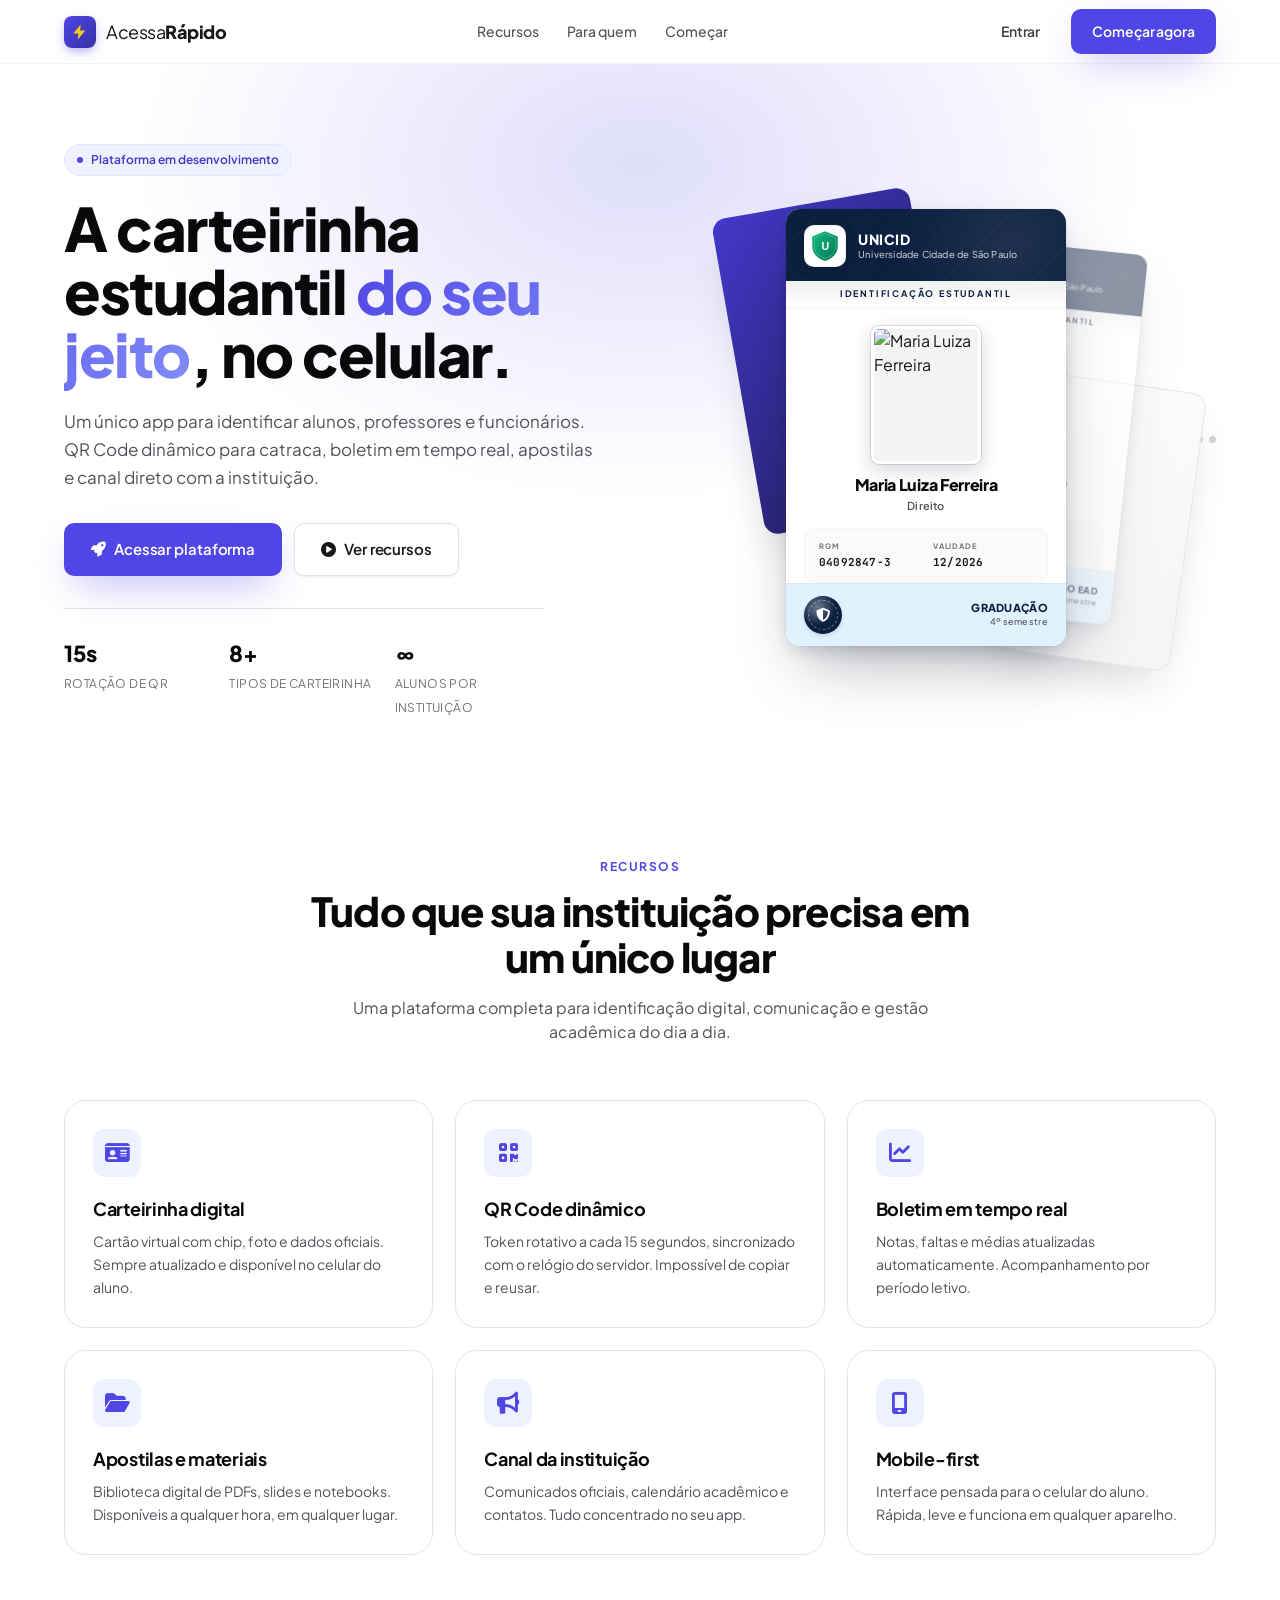
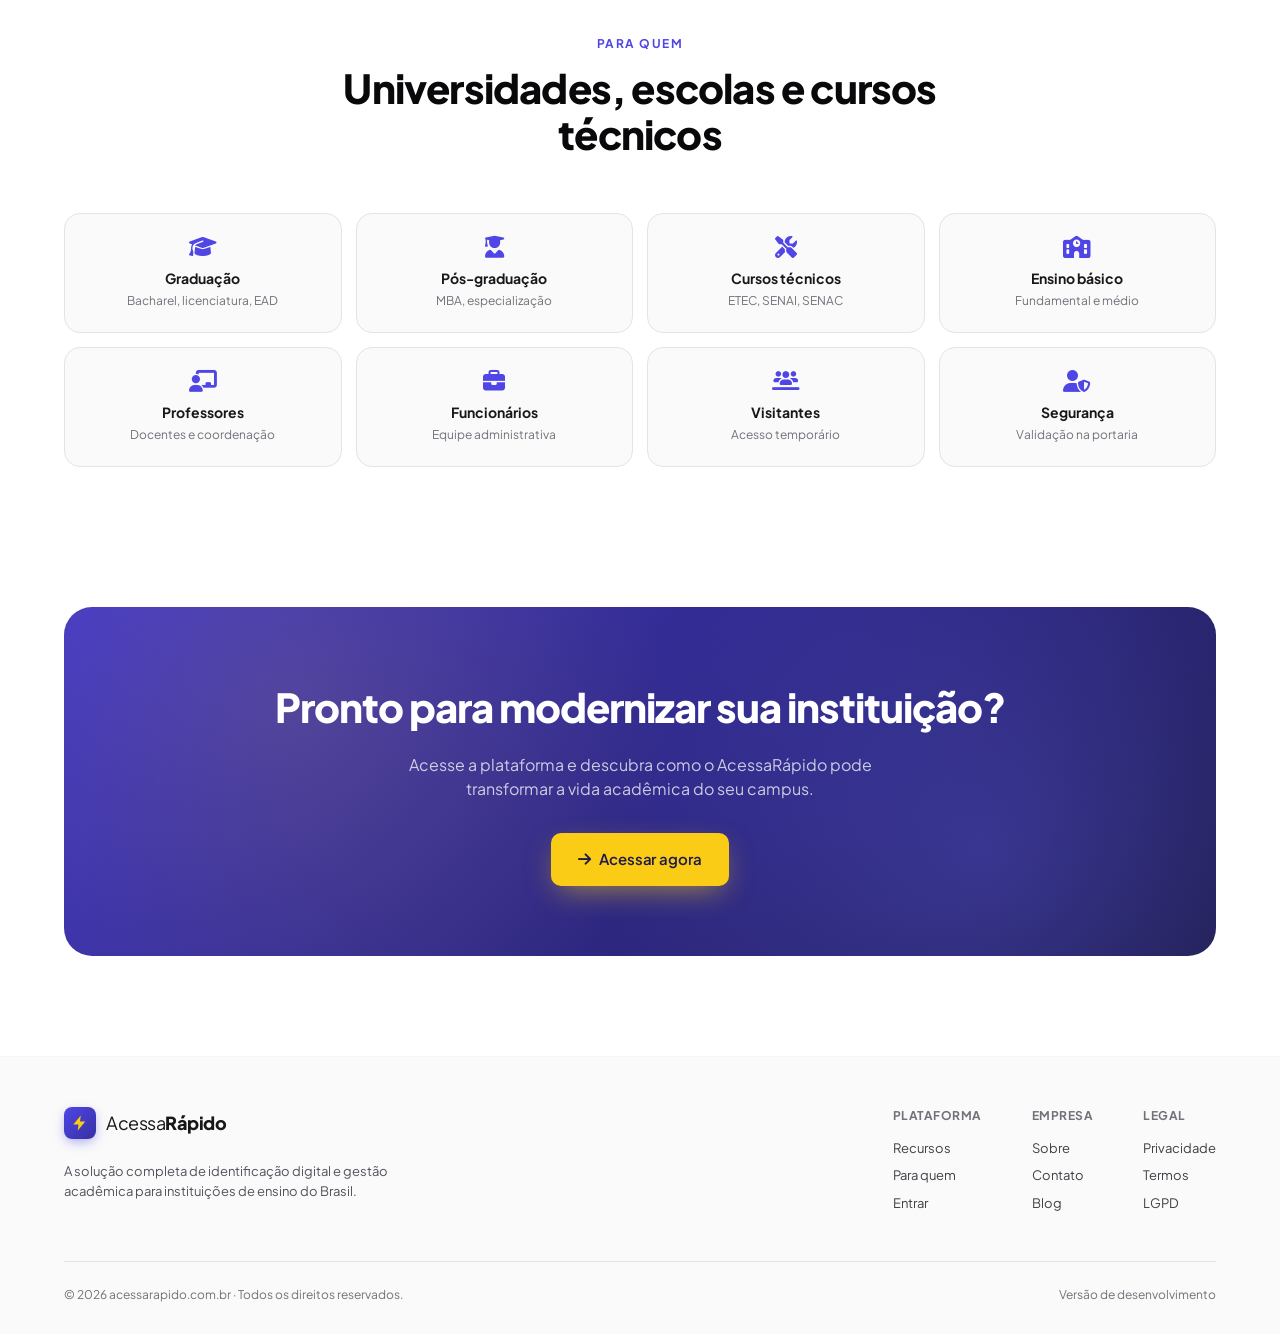
==== commit f650fbc8: "feat: redesign cracha oficial + carrossel landing + admin multi-instituicao + esteira de testes" ====
--- a/index.html
+++ b/index.html
@@ -69,61 +69,19 @@
             <span>Tipos de carteirinha</span>
           </div>
           <div class="hero__stat">
-            <strong>100%</strong>
-            <span>Mobile-ready</span>
-          </div>
-        </div>
-      </div>
-
-      <!-- Mockup mobile -->
+            <strong>∞</strong>
+            <span>Alunos por instituição</span>
+          </div>
+        </div>
+      </div>
+
+      <!-- Showcase com carrossel de carteirinhas -->
       <div class="hero__mockup">
-        <div class="mockup-card-deco mockup-card-deco--1"></div>
-        <div class="mockup-card-deco mockup-card-deco--2"></div>
-
-        <div class="mockup-phone">
-          <div class="mockup-screen">
-            <div class="mockup-screen__title">Sua carteirinha</div>
-
-            <!-- Card real renderizado em escala -->
-            <div class="id-scene" style="max-width: 240px;">
-              <div class="id-card">
-                <div class="id-face id-face--front">
-                  <div class="id-front__brand" style="background:#0b1f3f">
-                    <div class="id-front__logo" style="background:#10b981">U</div>
-                    <div class="id-front__inst-info">
-                      <strong>UNICID</strong>
-                      <span>Universidade Cidade de S. Paulo</span>
-                    </div>
-                  </div>
-                  <div class="id-front__body">
-                    <div class="id-front__photo">
-                      <div class="id-front__photo-ph" style="background: linear-gradient(135deg, #10b981, #0b1f3f)">L</div>
-                    </div>
-                    <div class="id-front__data">
-                      <div class="id-front__name">Lucas Serra Barreto</div>
-                      <div class="id-front__course">Ciência da Computação</div>
-                      <div class="id-front__fields">
-                        <div class="id-field">
-                          <span class="id-field__label">RGM</span>
-                          <span class="id-field__value">04081939-6</span>
-                        </div>
-                        <div class="id-field">
-                          <span class="id-field__label">Validade</span>
-                          <span class="id-field__value">12/2026</span>
-                        </div>
-                      </div>
-                    </div>
-                  </div>
-                  <div class="id-front__footer" style="background:#dbeafe">
-                    <div class="id-front__chip"></div>
-                    <div class="id-front__validity">GRADUAÇÃO EAD</div>
-                  </div>
-                </div>
-              </div>
-            </div>
-            <!-- /card -->
-          </div>
-        </div>
+        <div class="hero__cards-deco"></div>
+        <div class="cards-stack" id="cards-stack">
+          <!-- Cards são renderizados dinamicamente via JS -->
+        </div>
+        <div class="cards-stack-dots" id="cards-stack-dots"></div>
       </div>
     </div>
   </section>
@@ -283,9 +241,7 @@
   <script src="js/db.js"></script>
   <script src="js/auth.js"></script>
   <script src="js/seed.js"></script>
-  <script>
-    // Inicializa o banco com dados de demo na primeira visita
-    seedIfEmpty().catch(console.error);
-  </script>
+  <script src="js/card.js"></script>
+  <script src="js/landing.js"></script>
 </body>
 </html>
--- a/css/style.css
+++ b/css/style.css
@@ -421,83 +421,43 @@
   letter-spacing: 0.4px;
 }
 
-/* Mockup */
+/* Hero showcase com cards reais */
 .hero__mockup {
   position: relative;
-  height: 540px;
+  min-height: 520px;
   display: flex;
   align-items: center;
   justify-content: center;
 }
-.mockup-phone {
-  width: 280px;
-  height: 540px;
-  background: #18181b;
-  border-radius: 42px;
-  padding: 8px;
-  box-shadow: var(--shadow-xl), 0 0 0 8px rgba(255, 255, 255, 0.6);
-  position: relative;
-  z-index: 2;
-  animation: floaty 6s ease-in-out infinite;
-}
-@keyframes floaty {
-  0%, 100% { transform: translateY(0); }
-  50%       { transform: translateY(-12px); }
-}
-.mockup-phone::before {
+.hero__cards-deco {
+  position: absolute;
+  inset: 0;
+  pointer-events: none;
+}
+.hero__cards-deco::before, .hero__cards-deco::after {
   content: '';
   position: absolute;
-  top: 14px; left: 50%;
-  transform: translateX(-50%);
-  width: 90px; height: 22px;
-  background: #18181b;
-  border-radius: 12px;
-  z-index: 3;
-}
-.mockup-screen {
-  width: 100%; height: 100%;
-  border-radius: 34px;
-  background: linear-gradient(180deg, var(--brand-50) 0%, #fff 100%);
-  overflow: hidden;
-  position: relative;
-  display: flex;
-  flex-direction: column;
-  align-items: center;
-  padding: 50px 16px 16px;
-  gap: 14px;
-}
-.mockup-screen__title {
-  font-size: 11px;
-  font-weight: 700;
-  color: var(--gray-500);
-  text-transform: uppercase;
-  letter-spacing: 0.6px;
-  margin-bottom: 4px;
-}
-.mockup-card-deco {
-  position: absolute;
-  width: 240px;
-  height: 152px;
-  border-radius: 16px;
+  border-radius: 14px;
+  box-shadow: 0 24px 48px -16px rgba(15, 23, 42, 0.2);
+}
+.hero__cards-deco::before {
+  width: 200px; height: 320px;
   background: linear-gradient(135deg, var(--brand-700), var(--brand-950));
-  box-shadow: var(--shadow-xl);
-  z-index: 1;
-}
-.mockup-card-deco--1 {
-  top: 80px; left: -20px;
-  transform: rotate(-12deg);
+  top: 30px; left: 10%;
+  transform: rotate(-10deg);
   animation: deco-float-1 8s ease-in-out infinite;
 }
-.mockup-card-deco--2 {
-  bottom: 40px; right: -30px;
-  transform: rotate(8deg);
+.hero__cards-deco::after {
+  width: 180px; height: 280px;
   background: linear-gradient(135deg, #fff, var(--gray-100));
   border: 1px solid var(--gray-200);
+  bottom: 30px; right: 5%;
+  transform: rotate(8deg);
   animation: deco-float-2 7s ease-in-out infinite;
 }
 @keyframes deco-float-1 {
-  0%, 100% { transform: rotate(-12deg) translateY(0); }
-  50%       { transform: rotate(-10deg) translateY(-8px); }
+  0%, 100% { transform: rotate(-10deg) translateY(0); }
+  50%       { transform: rotate(-8deg) translateY(-8px); }
 }
 @keyframes deco-float-2 {
   0%, 100% { transform: rotate(8deg) translateY(0); }
@@ -507,8 +467,10 @@
 @media (max-width: 900px) {
   .hero { padding: 50px 0 30px; }
   .hero__grid { grid-template-columns: 1fr; gap: 40px; }
-  .hero__mockup { height: 460px; }
-  .mockup-phone { width: 240px; height: 460px; }
+  .hero__mockup { min-height: 480px; }
+  .cards-stack { max-width: 240px; }
+  .hero__cards-deco::before { width: 160px; height: 260px; left: 5%; }
+  .hero__cards-deco::after  { width: 140px; height: 230px; right: 5%; }
 }
 
 /* Sections genéricas */
@@ -1097,181 +1059,223 @@
 
 
 /* ╔══════════════════════════════════════════════════╗
-   ║       9. CARTEIRINHA (cartão real)                ║
+   ║       9. CARTEIRINHA — Crachá oficial institucional ║
    ╚══════════════════════════════════════════════════╝ */
 
 .id-card-container {
   display: flex;
   flex-direction: column;
   align-items: center;
-  gap: 28px;
+  gap: 24px;
   padding: 24px 0;
 }
 .id-scene {
-  perspective: 1200px;
+  perspective: 1400px;
   width: 100%;
-  max-width: 420px;
-  aspect-ratio: 1.586 / 1; /* ISO 7810 ID-1 */
+  max-width: 380px;
+  aspect-ratio: 0.63 / 1; /* formato vertical de crachá institucional */
 }
 .id-card {
   position: relative;
   width: 100%; height: 100%;
   transform-style: preserve-3d;
-  transition: transform 0.7s cubic-bezier(0.4, 0, 0.2, 1);
+  transition: transform 0.8s cubic-bezier(0.4, 0, 0.2, 1);
   will-change: transform;
+  cursor: pointer;
 }
 .id-card.flipped { transform: rotateY(180deg); }
 
 .id-face {
   position: absolute;
   inset: 0;
-  border-radius: 18px;
+  border-radius: 14px;
   overflow: hidden;
   -webkit-backface-visibility: hidden;
           backface-visibility: hidden;
-  box-shadow: 0 32px 60px -16px rgba(15, 23, 42, 0.45),
-              0 8px 24px -8px rgba(15, 23, 42, 0.3);
+  box-shadow:
+    0 30px 60px -18px rgba(15, 23, 42, 0.35),
+    0 8px 20px -6px rgba(15, 23, 42, 0.2),
+    0 0 0 1px rgba(15, 23, 42, 0.04);
 }
 .id-face--back { transform: rotateY(180deg); }
 
-/* ─── FRENTE ─── */
+/* ═══ FRENTE ═══ */
 .id-face--front {
-  background: linear-gradient(135deg, #f7faff 0%, #eaf1fb 100%);
+  background: #fff;
   display: flex;
   flex-direction: column;
   position: relative;
 }
-.id-face--front::before {
+
+/* Faixa superior institucional */
+.id-front__banner {
+  background: var(--card-banner);
+  color: #fff;
+  padding: 16px 18px 14px;
+  position: relative;
+  display: flex;
+  align-items: center;
+  gap: 12px;
+  flex-shrink: 0;
+}
+/* Padrão de segurança sutil */
+.id-front__banner::before {
   content: '';
   position: absolute;
   inset: 0;
   background-image:
-    repeating-linear-gradient(45deg,
-      transparent 0, transparent 14px,
-      rgba(11, 31, 63, 0.025) 14px, rgba(11, 31, 63, 0.025) 15px),
-    radial-gradient(circle at 90% 90%, rgba(79, 70, 229, 0.08), transparent 40%);
+    radial-gradient(circle at 80% 50%, rgba(255,255,255,0.08), transparent 50%),
+    repeating-linear-gradient(135deg,
+      transparent 0, transparent 8px,
+      rgba(255,255,255,0.025) 8px, rgba(255,255,255,0.025) 9px);
   pointer-events: none;
 }
-
-.id-front__brand {
-  display: flex;
-  align-items: center;
-  gap: 10px;
-  padding: 14px 18px;
-  background: var(--card-banner);
-  color: #fff;
-  position: relative;
-  z-index: 2;
-}
 .id-front__logo {
-  width: 30px; height: 30px;
-  border-radius: 8px;
-  background: var(--card-logo);
-  color: #fff;
+  width: 42px; height: 42px;
+  border-radius: 10px;
+  background: #fff;
   display: flex; align-items: center; justify-content: center;
-  font-weight: 800;
-  font-size: 13px;
   flex-shrink: 0;
-  box-shadow: 0 2px 6px rgba(0,0,0,0.2);
-}
-.id-front__inst-info { line-height: 1.15; min-width: 0; flex: 1; }
-.id-front__inst-info strong {
-  font-size: 13px;
-  font-weight: 800;
-  letter-spacing: 0.4px;
-}
-.id-front__inst-info span {
-  display: block;
-  font-size: 9px;
-  font-weight: 400;
-  color: rgba(255, 255, 255, 0.7);
-  white-space: nowrap;
+  position: relative;
+  z-index: 1;
   overflow: hidden;
-  text-overflow: ellipsis;
-  margin-top: 1px;
-}
-.id-front__type-tag {
-  font-size: 9px;
-  padding: 3px 8px;
-  border-radius: 999px;
-  background: rgba(255, 255, 255, 0.18);
-  font-weight: 700;
-  text-transform: uppercase;
-  letter-spacing: 0.6px;
-  flex-shrink: 0;
-}
-
-.id-front__body {
+  box-shadow: 0 4px 10px rgba(0,0,0,0.18), inset 0 0 0 1px rgba(0,0,0,0.05);
+}
+.id-front__logo img {
+  width: 100%; height: 100%;
+  object-fit: contain;
+  padding: 4px;
+}
+.id-front__logo-letter {
+  font-weight: 900;
+  font-size: 18px;
+  color: var(--card-logo);
+  letter-spacing: -0.5px;
+}
+.id-front__inst {
   flex: 1;
-  display: grid;
-  grid-template-columns: 90px 1fr;
-  gap: 14px;
-  padding: 14px 18px;
-  position: relative;
-  z-index: 2;
-}
-.id-front__photo {
-  width: 90px; height: 110px;
-  border-radius: 8px;
-  background: #fff;
-  border: 2px solid #fff;
-  box-shadow: 0 4px 14px rgba(0,0,0,0.15);
-  overflow: hidden;
-  position: relative;
-  flex-shrink: 0;
-}
-.id-front__photo img {
-  width: 100%; height: 100%;
-  object-fit: cover;
-}
-.id-front__photo-ph {
-  width: 100%; height: 100%;
-  background: linear-gradient(135deg, var(--card-logo), var(--card-banner));
-  display: flex;
-  align-items: center;
-  justify-content: center;
-  color: #fff;
-  font-size: 36px;
-  font-weight: 800;
-}
-.id-front__data {
-  display: flex;
-  flex-direction: column;
-  justify-content: center;
   min-width: 0;
-}
-.id-front__name {
+  position: relative;
+  z-index: 1;
+}
+.id-front__inst-abbr {
   font-size: 14px;
   font-weight: 800;
-  color: var(--gray-950);
-  letter-spacing: -0.2px;
+  letter-spacing: 0.5px;
+  line-height: 1.1;
+}
+.id-front__inst-full {
+  font-size: 9.5px;
+  font-weight: 500;
+  color: rgba(255, 255, 255, 0.72);
+  letter-spacing: 0.2px;
   line-height: 1.2;
-  margin-bottom: 3px;
+  margin-top: 2px;
   display: -webkit-box;
   -webkit-line-clamp: 2;
   -webkit-box-orient: vertical;
   overflow: hidden;
 }
+
+/* Faixa "IDENTIFICAÇÃO ESTUDANTIL" */
+.id-front__doctype {
+  background: linear-gradient(180deg,
+    rgba(0,0,0,0.06) 0%,
+    transparent 100%);
+  padding: 6px 18px;
+  font-size: 9px;
+  font-weight: 700;
+  letter-spacing: 1.8px;
+  text-transform: uppercase;
+  color: var(--card-banner);
+  text-align: center;
+  border-bottom: 1px solid var(--gray-100);
+  flex-shrink: 0;
+}
+
+/* Foto + dados principais */
+.id-front__hero {
+  display: flex;
+  flex-direction: column;
+  align-items: center;
+  padding: 18px 18px 14px;
+  gap: 12px;
+  flex-shrink: 0;
+  position: relative;
+}
+.id-front__photo {
+  width: 110px;
+  height: 138px;
+  border-radius: 8px;
+  background: var(--gray-100);
+  overflow: hidden;
+  flex-shrink: 0;
+  border: 3px solid #fff;
+  box-shadow:
+    0 6px 18px rgba(15, 23, 42, 0.18),
+    0 0 0 1px var(--gray-200);
+  position: relative;
+}
+.id-front__photo img {
+  width: 100%; height: 100%;
+  object-fit: cover;
+  display: block;
+}
+.id-front__photo-ph {
+  width: 100%; height: 100%;
+  background: linear-gradient(135deg, var(--card-logo) 0%, var(--card-banner) 100%);
+  display: flex;
+  align-items: center;
+  justify-content: center;
+  color: #fff;
+  font-size: 48px;
+  font-weight: 800;
+  letter-spacing: -1px;
+}
+.id-front__name-wrap {
+  text-align: center;
+  width: 100%;
+}
+.id-front__name {
+  font-size: 16px;
+  font-weight: 800;
+  color: var(--gray-950);
+  letter-spacing: -0.3px;
+  line-height: 1.15;
+  margin-bottom: 4px;
+  display: -webkit-box;
+  -webkit-line-clamp: 2;
+  -webkit-box-orient: vertical;
+  overflow: hidden;
+}
 .id-front__course {
   font-size: 11px;
-  color: var(--gray-700);
-  font-weight: 500;
-  margin-bottom: 10px;
-  white-space: nowrap;
+  color: var(--gray-600);
+  font-weight: 600;
+  letter-spacing: 0.2px;
+  display: -webkit-box;
+  -webkit-line-clamp: 1;
+  -webkit-box-orient: vertical;
   overflow: hidden;
-  text-overflow: ellipsis;
-}
+}
+
+/* Grid de dados oficiais */
 .id-front__fields {
+  margin: 0 18px;
   display: grid;
   grid-template-columns: 1fr 1fr;
-  gap: 6px 12px;
-}
-.id-field { display: flex; flex-direction: column; gap: 1px; }
+  gap: 10px 14px;
+  padding: 12px 14px;
+  background: var(--gray-50);
+  border-radius: 10px;
+  border: 1px solid var(--gray-100);
+}
+.id-field { display: flex; flex-direction: column; gap: 1px; min-width: 0; }
 .id-field__label {
   font-size: 7.5px;
   font-weight: 700;
   text-transform: uppercase;
-  letter-spacing: 0.6px;
+  letter-spacing: 0.8px;
   color: var(--gray-500);
 }
 .id-field__value {
@@ -1285,43 +1289,71 @@
   text-overflow: ellipsis;
 }
 
+/* Rodapé com selo + tipo */
 .id-front__footer {
-  height: 30px;
+  margin-top: auto;
+  padding: 12px 18px;
+  display: flex;
+  align-items: center;
+  justify-content: space-between;
   background: var(--card-accent);
-  display: flex;
-  align-items: center;
-  justify-content: space-between;
-  padding: 0 14px;
-  position: relative;
-  z-index: 2;
-}
-.id-front__chip {
-  width: 28px; height: 20px;
-  border-radius: 4px;
-  background: linear-gradient(135deg, #fef3c7, #fcd34d, #f59e0b);
-  position: relative;
-  box-shadow: 0 1px 2px rgba(0,0,0,0.15);
-}
-.id-front__chip::before, .id-front__chip::after {
+  border-top: 1px solid rgba(0,0,0,0.04);
+  position: relative;
+}
+.id-front__seal {
+  width: 38px; height: 38px;
+  border-radius: 50%;
+  background:
+    radial-gradient(circle at 35% 30%, rgba(255,255,255,0.4), transparent 50%),
+    var(--card-banner);
+  display: flex;
+  align-items: center;
+  justify-content: center;
+  flex-shrink: 0;
+  position: relative;
+  box-shadow: 0 2px 4px rgba(0,0,0,0.12);
+}
+.id-front__seal::before {
   content: '';
   position: absolute;
-  background: rgba(0,0,0,0.15);
-  left: 0; right: 0; height: 1px;
-}
-.id-front__chip::before { top: 5px;  }
-.id-front__chip::after  { top: 12px; }
-.id-front__validity {
+  inset: 4px;
+  border-radius: 50%;
+  border: 1px dashed rgba(255,255,255,0.4);
+}
+.id-front__seal i {
+  color: #fff;
+  font-size: 14px;
+  position: relative;
+}
+.id-front__type-info {
+  flex: 1;
+  text-align: right;
+  padding-left: 10px;
+  min-width: 0;
+}
+.id-front__type-info strong {
+  display: block;
+  font-size: 11px;
+  font-weight: 800;
+  color: var(--card-banner);
+  letter-spacing: 0.3px;
+  line-height: 1.2;
+  white-space: nowrap;
+  overflow: hidden;
+  text-overflow: ellipsis;
+}
+.id-front__type-info span {
   font-size: 9px;
-  font-weight: 700;
-  color: var(--card-banner);
-  letter-spacing: 0.4px;
-}
-.id-front__validity strong { font-family: var(--font-mono); margin-left: 4px; }
-
-
-/* ─── VERSO ─── */
+  color: var(--gray-600);
+  font-weight: 500;
+  letter-spacing: 0.3px;
+  margin-top: 1px;
+  display: block;
+}
+
+/* ═══ VERSO ═══ */
 .id-face--back {
-  background: linear-gradient(135deg, #0f172a 0%, #020617 100%);
+  background: linear-gradient(160deg, #1e1b4b 0%, #0a0a1f 100%);
   display: flex;
   flex-direction: column;
   color: #fff;
@@ -1330,60 +1362,109 @@
 .id-face--back::before {
   content: '';
   position: absolute;
-  top: 38px; left: 0; right: 0;
-  height: 38px;
-  background: #000;
+  inset: 0;
+  background-image:
+    radial-gradient(circle at 20% 10%, rgba(99, 102, 241, 0.2), transparent 50%),
+    radial-gradient(circle at 80% 90%, rgba(250, 204, 21, 0.08), transparent 50%);
+  pointer-events: none;
+}
+
+.id-back__topbar {
+  display: flex;
+  align-items: center;
+  justify-content: space-between;
+  padding: 14px 18px 12px;
+  position: relative;
   z-index: 1;
-}
-.id-back__topbar {
-  display: flex;
-  align-items: center;
-  justify-content: space-between;
-  padding: 10px 16px;
-  font-size: 11px;
-  font-weight: 600;
-  position: relative;
-  z-index: 2;
-}
-.id-back__topbar__inst { letter-spacing: 0.4px; color: rgba(255,255,255,0.85); }
+  border-bottom: 1px solid rgba(255,255,255,0.08);
+}
+.id-back__topbar__brand {
+  display: flex; align-items: center; gap: 10px;
+}
+.id-back__topbar__logo {
+  width: 28px; height: 28px;
+  border-radius: 6px;
+  background: rgba(255,255,255,0.95);
+  display: flex; align-items: center; justify-content: center;
+  flex-shrink: 0;
+  overflow: hidden;
+}
+.id-back__topbar__logo img {
+  width: 100%; height: 100%;
+  object-fit: contain;
+  padding: 3px;
+}
+.id-back__topbar__logo-letter {
+  font-weight: 800;
+  font-size: 13px;
+  color: var(--card-banner);
+}
+.id-back__topbar__inst {
+  font-size: 12px;
+  font-weight: 700;
+  color: #fff;
+  letter-spacing: 0.5px;
+}
 .id-back__topbar__chip {
-  font-size: 9px;
-  padding: 2px 8px;
+  font-size: 8.5px;
+  padding: 4px 10px;
   border-radius: 999px;
-  background: rgba(255,255,255,0.12);
-  letter-spacing: 0.4px;
-}
-
-.id-back__main {
-  flex: 1;
-  display: grid;
-  grid-template-columns: 130px 1fr;
-  gap: 14px;
-  padding: 14px 16px 10px;
-  position: relative;
-  z-index: 2;
-  margin-top: 28px;
+  background: rgba(16, 185, 129, 0.18);
+  border: 1px solid rgba(16, 185, 129, 0.35);
+  color: #6ee7b7;
+  letter-spacing: 0.5px;
+  font-weight: 700;
+}
+
+/* QR centro de palco */
+.id-back__qr-wrap {
+  padding: 22px 18px 14px;
+  display: flex;
+  flex-direction: column;
+  align-items: center;
+  position: relative;
+  z-index: 1;
 }
 .id-back__qr {
-  width: 130px; height: 130px;
+  width: 168px; height: 168px;
   background: #fff;
-  border-radius: 10px;
-  padding: 6px;
+  border-radius: 14px;
+  padding: 10px;
   display: flex;
   align-items: center;
   justify-content: center;
-  flex-shrink: 0;
-  position: relative;
-  box-shadow: 0 4px 14px rgba(0,0,0,0.4);
+  position: relative;
+  box-shadow: 0 10px 28px rgba(0,0,0,0.45), 0 0 0 1px rgba(255,255,255,0.1);
 }
 .id-back__qr canvas, .id-back__qr img {
-  width: 118px !important; height: 118px !important;
+  width: 148px !important; height: 148px !important;
   display: block;
+}
+/* "Hologram" overlay */
+.id-back__qr::before {
+  content: '';
+  position: absolute;
+  top: -1px; right: -1px;
+  width: 18px; height: 18px;
+  border-top: 2px solid var(--accent-400);
+  border-right: 2px solid var(--accent-400);
+  border-top-right-radius: 14px;
+  pointer-events: none;
+}
+.id-back__qr::after {
+  content: '';
+  position: absolute;
+  bottom: -1px; left: -1px;
+  width: 18px; height: 18px;
+  border-bottom: 2px solid var(--accent-400);
+  border-left: 2px solid var(--accent-400);
+  border-bottom-left-radius: 14px;
+  pointer-events: none;
 }
 .id-back__qr-overlay {
   position: absolute;
-  inset: 6px;
-  background: rgba(255,255,255,0.95);
+  inset: 10px;
+  background: rgba(255,255,255,0.97);
   border-radius: 6px;
   display: flex;
   align-items: center;
@@ -1394,33 +1475,49 @@
 }
 .id-back__qr-overlay.active { opacity: 1; }
 .id-back__qr-overlay i {
-  font-size: 22px;
+  font-size: 28px;
   color: var(--brand-700);
   animation: spin 1s linear infinite;
 }
 @keyframes spin { to { transform: rotate(360deg); } }
 
-.id-back__info {
+.id-back__qr-caption {
+  margin-top: 12px;
+  text-align: center;
+  font-size: 9.5px;
+  font-weight: 600;
+  color: rgba(255,255,255,0.5);
+  letter-spacing: 1px;
+  text-transform: uppercase;
+}
+
+/* Timer + dados oficiais */
+.id-back__bottom {
+  padding: 0 18px 16px;
   display: flex;
   flex-direction: column;
-  gap: 6px;
-  min-width: 0;
-}
+  gap: 10px;
+  position: relative;
+  z-index: 1;
+  margin-top: auto;
+}
+
 .id-back__timer {
   display: flex;
   align-items: center;
-  gap: 8px;
-  padding: 6px 8px;
-  background: rgba(16, 185, 129, 0.12);
-  border: 1px solid rgba(16, 185, 129, 0.3);
-  border-radius: 8px;
+  gap: 10px;
+  padding: 9px 12px;
+  background: rgba(16, 185, 129, 0.1);
+  border: 1px solid rgba(16, 185, 129, 0.25);
+  border-radius: 10px;
   transition: background 0.3s, border-color 0.3s;
 }
-.id-back__timer.warning { background: rgba(245, 158, 11, 0.12); border-color: rgba(245, 158, 11, 0.3); }
-.id-back__timer.danger  { background: rgba(239, 68,  68, 0.12); border-color: rgba(239, 68,  68, 0.3); }
-.id-back__timer-ring { width: 28px; height: 28px; position: relative; flex-shrink: 0; }
-.id-back__timer-ring svg { width: 28px; height: 28px; transform: rotate(-90deg); }
-.id-back__timer-ring .track { fill: none; stroke: rgba(255,255,255,0.1); stroke-width: 3; }
+.id-back__timer.warning { background: rgba(245, 158, 11, 0.1); border-color: rgba(245, 158, 11, 0.3); }
+.id-back__timer.danger  { background: rgba(239, 68,  68, 0.1); border-color: rgba(239, 68,  68, 0.3); }
+
+.id-back__timer-ring { width: 32px; height: 32px; position: relative; flex-shrink: 0; }
+.id-back__timer-ring svg { width: 32px; height: 32px; transform: rotate(-90deg); }
+.id-back__timer-ring .track { fill: none; stroke: rgba(255,255,255,0.12); stroke-width: 3; }
 .id-back__timer-ring .fill {
   fill: none;
   stroke: var(--success);
@@ -1437,73 +1534,38 @@
   align-items: center;
   justify-content: center;
   font-family: var(--font-mono);
-  font-size: 10px;
+  font-size: 11px;
   font-weight: 700;
   color: #fff;
 }
 .id-back__timer-text {
   flex: 1;
-  font-size: 9px;
+  font-size: 10px;
   line-height: 1.2;
-  color: rgba(255,255,255,0.85);
+  color: rgba(255,255,255,0.78);
 }
 .id-back__timer-text strong {
   display: block;
-  font-size: 10px;
+  font-size: 11px;
   font-weight: 700;
   color: #fff;
-}
-
-.id-back__list {
-  margin-top: 2px;
-  display: flex;
-  flex-direction: column;
-  gap: 2px;
-}
-.id-back__list-row {
+  margin-bottom: 2px;
+}
+
+.id-back__id-strip {
   display: flex;
   justify-content: space-between;
-  font-size: 9px;
-  line-height: 1.4;
-  border-bottom: 1px dashed rgba(255,255,255,0.08);
-  padding: 1px 0;
-}
-.id-back__list-row span:first-child {
-  color: rgba(255,255,255,0.5);
-  font-weight: 500;
-}
-.id-back__list-row span:last-child {
-  color: rgba(255,255,255,0.95);
-  font-weight: 600;
+  align-items: center;
+  font-size: 9.5px;
+  color: rgba(255,255,255,0.55);
+  letter-spacing: 0.6px;
   font-family: var(--font-mono);
-  text-align: right;
-  max-width: 65%;
-  overflow: hidden;
-  text-overflow: ellipsis;
-  white-space: nowrap;
-}
-
-.id-back__barcode {
-  margin: 4px 16px 4px;
-  height: 18px;
-  background:
-    repeating-linear-gradient(90deg,
-      #fff 0, #fff 1px, transparent 1px, transparent 3px,
-      #fff 3px, #fff 5px, transparent 5px, transparent 7px,
-      #fff 7px, #fff 8px, transparent 8px, transparent 9px);
-  border-radius: 2px;
-  position: relative;
-  z-index: 2;
-}
-.id-back__barcode-text {
-  text-align: center;
-  font-family: var(--font-mono);
-  font-size: 8px;
-  color: rgba(255,255,255,0.4);
-  letter-spacing: 2px;
-  margin-bottom: 6px;
-  position: relative;
-  z-index: 2;
+  padding-top: 8px;
+  border-top: 1px dashed rgba(255,255,255,0.08);
+}
+.id-back__id-strip strong {
+  font-weight: 700;
+  color: rgba(255,255,255,0.85);
 }
 
 .id-card-actions {
@@ -1524,6 +1586,57 @@
   border-radius: 999px;
 }
 .id-card-info i { color: var(--success); }
+
+/* Carrossel da landing (preview multi-cards) */
+.cards-stack {
+  position: relative;
+  width: 100%;
+  max-width: 280px;
+  aspect-ratio: 0.63 / 1;
+  margin: 0 auto;
+}
+.cards-stack .id-scene {
+  position: absolute;
+  inset: 0;
+  max-width: none;
+  width: 100%;
+  height: 100%;
+  transition: opacity 0.7s, transform 0.7s cubic-bezier(0.4, 0, 0.2, 1);
+}
+.cards-stack .id-scene[data-state="prev"] {
+  opacity: 0;
+  transform: translateX(-30%) scale(0.85) rotate(-6deg);
+  z-index: 1;
+}
+.cards-stack .id-scene[data-state="active"] {
+  opacity: 1;
+  transform: translateX(0) scale(1) rotate(0deg);
+  z-index: 3;
+}
+.cards-stack .id-scene[data-state="next"] {
+  opacity: 0.5;
+  transform: translateX(30%) scale(0.85) rotate(6deg);
+  z-index: 2;
+  pointer-events: none;
+}
+.cards-stack .id-card { cursor: default; }
+
+.cards-stack-dots {
+  display: flex;
+  gap: 6px;
+  justify-content: center;
+  margin-top: 18px;
+}
+.cards-stack-dot {
+  width: 7px; height: 7px;
+  border-radius: 50%;
+  background: var(--gray-300);
+  transition: background 0.2s, width 0.2s;
+  cursor: pointer;
+  border: none;
+  padding: 0;
+}
+.cards-stack-dot.active { background: var(--brand-600); width: 22px; border-radius: 4px; }
 
 
 /* ╔══════════════════════════════════════════════════╗
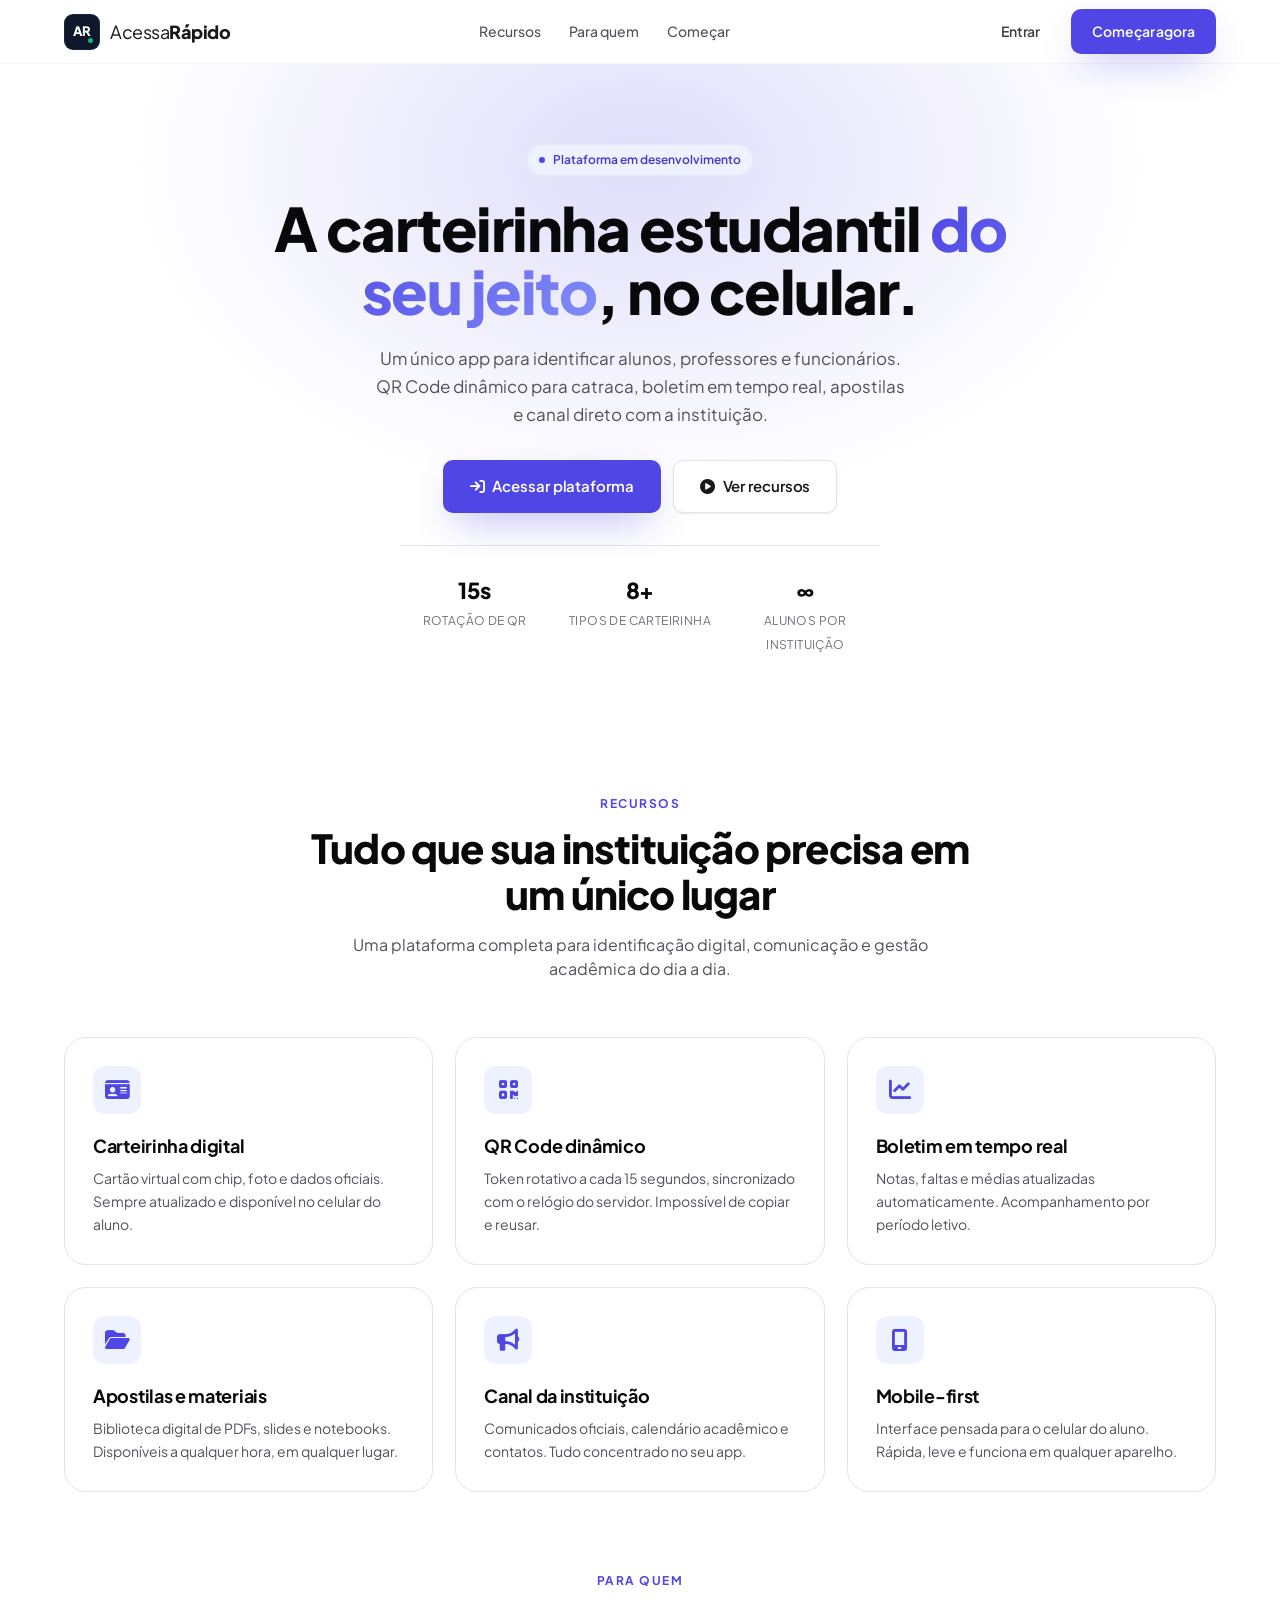
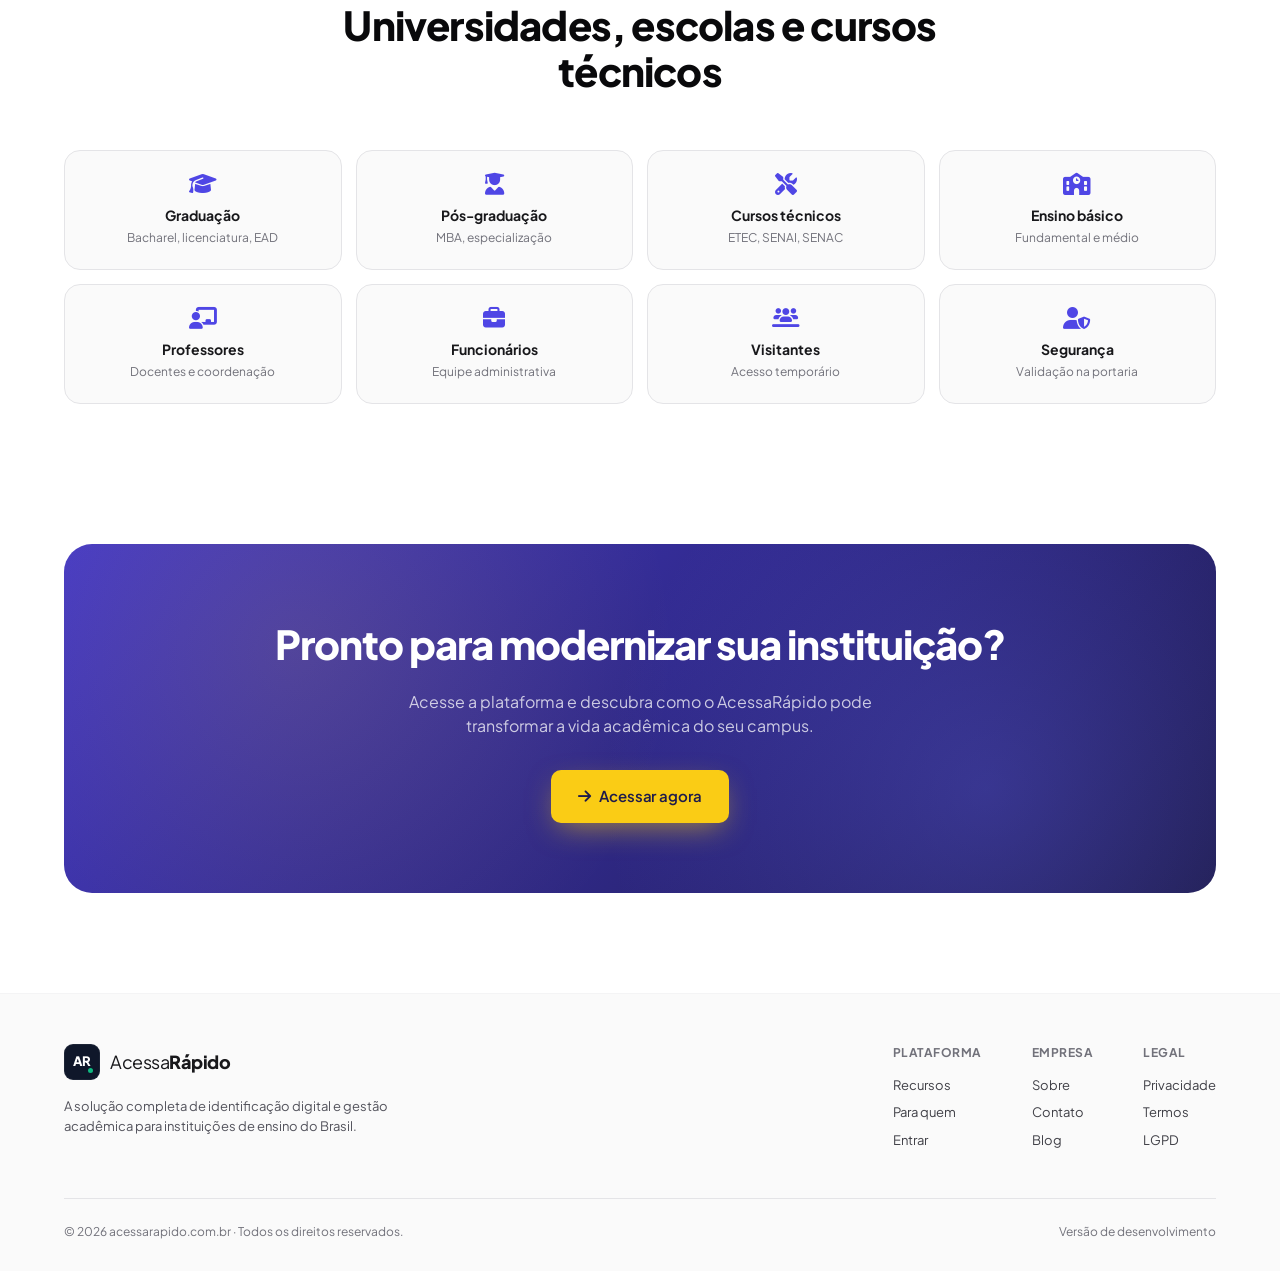
==== commit 3451c551: "feat: carteirinha sem flip (QR no front), logo limpa, logins por nome, sem tipo sanguineo, sem demo " ====
--- a/index.html
+++ b/index.html
@@ -35,8 +35,8 @@
 
   <!-- ══════════ HERO ══════════ -->
   <section class="hero">
-    <div class="container hero__grid">
-      <div class="hero__content">
+    <div class="container hero__inner">
+      <div class="hero__content hero__content--centered">
         <span class="hero__pretitle">
           <span class="dot"></span>
           Plataforma em desenvolvimento
@@ -50,7 +50,7 @@
         </p>
         <div class="hero__cta">
           <a href="login.html" class="btn btn--primary btn--lg">
-            <i class="fas fa-rocket"></i>
+            <i class="fas fa-arrow-right-to-bracket"></i>
             Acessar plataforma
           </a>
           <a href="#features" class="btn btn--secondary btn--lg">
@@ -59,7 +59,7 @@
           </a>
         </div>
 
-        <div class="hero__stats">
+        <div class="hero__stats hero__stats--centered">
           <div class="hero__stat">
             <strong>15s</strong>
             <span>Rotação de QR</span>
@@ -73,15 +73,6 @@
             <span>Alunos por instituição</span>
           </div>
         </div>
-      </div>
-
-      <!-- Showcase com carrossel de carteirinhas -->
-      <div class="hero__mockup">
-        <div class="hero__cards-deco"></div>
-        <div class="cards-stack" id="cards-stack">
-          <!-- Cards são renderizados dinamicamente via JS -->
-        </div>
-        <div class="cards-stack-dots" id="cards-stack-dots"></div>
       </div>
     </div>
   </section>
@@ -241,7 +232,5 @@
   <script src="js/db.js"></script>
   <script src="js/auth.js"></script>
   <script src="js/seed.js"></script>
-  <script src="js/card.js"></script>
-  <script src="js/landing.js"></script>
 </body>
 </html>
--- a/css/style.css
+++ b/css/style.css
@@ -263,23 +263,36 @@
   color: var(--gray-900);
 }
 .brand__mark {
-  width: 32px; height: 32px;
-  border-radius: 8px;
-  background: linear-gradient(135deg, var(--brand-600), var(--brand-800));
-  display: flex; align-items: center; justify-content: center;
-  position: relative;
+  width: 36px; height: 36px;
+  border-radius: 9px;
+  background: #0f172a;
+  color: #fff;
+  display: flex;
+  align-items: center;
+  justify-content: center;
   flex-shrink: 0;
-  box-shadow: 0 4px 12px -2px rgba(79, 70, 229, 0.5);
+  font-family: var(--font-display);
+  font-weight: 800;
+  font-size: 13px;
+  letter-spacing: -0.4px;
+  position: relative;
+  border: 1px solid rgba(255,255,255,0.06);
 }
 .brand__mark::before {
+  content: 'AR';
+}
+.brand__mark::after {
   content: '';
-  position: absolute; inset: 0;
-  background-image: url("data:image/svg+xml,%3Csvg xmlns='http://www.w3.org/2000/svg' viewBox='0 0 24 24' fill='%23facc15'%3E%3Cpath d='M13 2 3 14h7l-1 8 10-12h-7l1-8z'/%3E%3C/svg%3E");
-  background-repeat: no-repeat;
-  background-size: 18px;
-  background-position: center;
+  position: absolute;
+  bottom: 6px;
+  right: 6px;
+  width: 5px; height: 5px;
+  border-radius: 50%;
+  background: #10b981;
 }
 .brand__text strong { font-weight: 800; }
+.brand--dark .brand__mark { background: #fff; color: #0f172a; }
+.brand--dark .brand__mark::after { background: #10b981; }
 .brand--dark, .brand--dark .brand__text { color: #fff; }
 
 
@@ -340,6 +353,16 @@
   gap: 60px;
   align-items: center;
 }
+.hero__inner {
+  display: flex;
+  flex-direction: column;
+  align-items: center;
+  text-align: center;
+}
+.hero__content--centered { max-width: 760px; }
+.hero__content--centered .hero__lead { margin-left: auto; margin-right: auto; }
+.hero__content--centered .hero__cta { justify-content: center; }
+.hero__stats--centered { margin-left: auto; margin-right: auto; }
 .hero__pretitle {
   display: inline-flex;
   align-items: center;
@@ -1066,45 +1089,27 @@
   display: flex;
   flex-direction: column;
   align-items: center;
-  gap: 24px;
+  gap: 22px;
   padding: 24px 0;
 }
+
+/* Cartão: agora face única (sem 3D / sem flip) */
 .id-scene {
-  perspective: 1400px;
   width: 100%;
   max-width: 380px;
-  aspect-ratio: 0.63 / 1; /* formato vertical de crachá institucional */
 }
 .id-card {
   position: relative;
-  width: 100%; height: 100%;
-  transform-style: preserve-3d;
-  transition: transform 0.8s cubic-bezier(0.4, 0, 0.2, 1);
-  will-change: transform;
-  cursor: pointer;
-}
-.id-card.flipped { transform: rotateY(180deg); }
-
-.id-face {
-  position: absolute;
-  inset: 0;
+  width: 100%;
+  background: #fff;
   border-radius: 14px;
   overflow: hidden;
-  -webkit-backface-visibility: hidden;
-          backface-visibility: hidden;
+  display: flex;
+  flex-direction: column;
   box-shadow:
-    0 30px 60px -18px rgba(15, 23, 42, 0.35),
-    0 8px 20px -6px rgba(15, 23, 42, 0.2),
+    0 30px 60px -18px rgba(15, 23, 42, 0.32),
+    0 8px 20px -6px rgba(15, 23, 42, 0.18),
     0 0 0 1px rgba(15, 23, 42, 0.04);
-}
-.id-face--back { transform: rotateY(180deg); }
-
-/* ═══ FRENTE ═══ */
-.id-face--front {
-  background: #fff;
-  display: flex;
-  flex-direction: column;
-  position: relative;
 }
 
 /* Faixa superior institucional */
@@ -1263,7 +1268,7 @@
 .id-front__fields {
   margin: 0 18px;
   display: grid;
-  grid-template-columns: 1fr 1fr;
+  grid-template-columns: 1fr 1fr 1fr;
   gap: 10px 14px;
   padding: 12px 14px;
   background: var(--gray-50);
@@ -1351,120 +1356,59 @@
   display: block;
 }
 
-/* ═══ VERSO ═══ */
-.id-face--back {
-  background: linear-gradient(160deg, #1e1b4b 0%, #0a0a1f 100%);
+/* ═══ Bloco QR (na frente, abaixo da foto) ═══ */
+.id-front__qr-block {
+  margin: 14px 18px 4px;
   display: flex;
   flex-direction: column;
-  color: #fff;
-  position: relative;
-}
-.id-face--back::before {
-  content: '';
-  position: absolute;
-  inset: 0;
-  background-image:
-    radial-gradient(circle at 20% 10%, rgba(99, 102, 241, 0.2), transparent 50%),
-    radial-gradient(circle at 80% 90%, rgba(250, 204, 21, 0.08), transparent 50%);
-  pointer-events: none;
-}
-
-.id-back__topbar {
-  display: flex;
-  align-items: center;
-  justify-content: space-between;
-  padding: 14px 18px 12px;
-  position: relative;
-  z-index: 1;
-  border-bottom: 1px solid rgba(255,255,255,0.08);
-}
-.id-back__topbar__brand {
-  display: flex; align-items: center; gap: 10px;
-}
-.id-back__topbar__logo {
-  width: 28px; height: 28px;
-  border-radius: 6px;
-  background: rgba(255,255,255,0.95);
-  display: flex; align-items: center; justify-content: center;
-  flex-shrink: 0;
-  overflow: hidden;
-}
-.id-back__topbar__logo img {
-  width: 100%; height: 100%;
-  object-fit: contain;
-  padding: 3px;
-}
-.id-back__topbar__logo-letter {
-  font-weight: 800;
-  font-size: 13px;
-  color: var(--card-banner);
-}
-.id-back__topbar__inst {
-  font-size: 12px;
-  font-weight: 700;
-  color: #fff;
-  letter-spacing: 0.5px;
-}
-.id-back__topbar__chip {
-  font-size: 8.5px;
-  padding: 4px 10px;
-  border-radius: 999px;
-  background: rgba(16, 185, 129, 0.18);
-  border: 1px solid rgba(16, 185, 129, 0.35);
-  color: #6ee7b7;
-  letter-spacing: 0.5px;
-  font-weight: 700;
-}
-
-/* QR centro de palco */
-.id-back__qr-wrap {
-  padding: 22px 18px 14px;
-  display: flex;
-  flex-direction: column;
-  align-items: center;
-  position: relative;
-  z-index: 1;
-}
-.id-back__qr {
-  width: 168px; height: 168px;
+  align-items: center;
+  gap: 8px;
+  padding: 14px 14px 12px;
+  background: linear-gradient(180deg, var(--card-accent) 0%, transparent 100%);
+  border-radius: 12px;
+  border: 1px solid rgba(0,0,0,0.04);
+  position: relative;
+}
+.id-front__qr {
+  width: 132px; height: 132px;
   background: #fff;
-  border-radius: 14px;
-  padding: 10px;
+  border-radius: 10px;
+  padding: 8px;
   display: flex;
   align-items: center;
   justify-content: center;
   position: relative;
-  box-shadow: 0 10px 28px rgba(0,0,0,0.45), 0 0 0 1px rgba(255,255,255,0.1);
-}
-.id-back__qr canvas, .id-back__qr img {
-  width: 148px !important; height: 148px !important;
+  box-shadow: 0 4px 14px rgba(0,0,0,0.10), 0 0 0 1px rgba(0,0,0,0.05);
+}
+.id-front__qr canvas, .id-front__qr img {
+  width: 116px !important; height: 116px !important;
   display: block;
 }
-/* "Hologram" overlay */
-.id-back__qr::before {
+/* Cantos "holográficos" */
+.id-front__qr::before {
   content: '';
   position: absolute;
   top: -1px; right: -1px;
-  width: 18px; height: 18px;
-  border-top: 2px solid var(--accent-400);
-  border-right: 2px solid var(--accent-400);
-  border-top-right-radius: 14px;
+  width: 14px; height: 14px;
+  border-top: 2px solid var(--card-banner);
+  border-right: 2px solid var(--card-banner);
+  border-top-right-radius: 10px;
   pointer-events: none;
 }
-.id-back__qr::after {
+.id-front__qr::after {
   content: '';
   position: absolute;
   bottom: -1px; left: -1px;
-  width: 18px; height: 18px;
-  border-bottom: 2px solid var(--accent-400);
-  border-left: 2px solid var(--accent-400);
-  border-bottom-left-radius: 14px;
+  width: 14px; height: 14px;
+  border-bottom: 2px solid var(--card-banner);
+  border-left: 2px solid var(--card-banner);
+  border-bottom-left-radius: 10px;
   pointer-events: none;
 }
-.id-back__qr-overlay {
+.id-front__qr-overlay {
   position: absolute;
-  inset: 10px;
-  background: rgba(255,255,255,0.97);
+  inset: 8px;
+  background: rgba(255,255,255,0.96);
   border-radius: 6px;
   display: flex;
   align-items: center;
@@ -1473,100 +1417,57 @@
   transition: opacity 0.2s;
   pointer-events: none;
 }
-.id-back__qr-overlay.active { opacity: 1; }
-.id-back__qr-overlay i {
-  font-size: 28px;
-  color: var(--brand-700);
+.id-front__qr-overlay.active { opacity: 1; }
+.id-front__qr-overlay i {
+  font-size: 22px;
+  color: var(--card-banner);
   animation: spin 1s linear infinite;
 }
 @keyframes spin { to { transform: rotate(360deg); } }
 
-.id-back__qr-caption {
-  margin-top: 12px;
-  text-align: center;
-  font-size: 9.5px;
-  font-weight: 600;
-  color: rgba(255,255,255,0.5);
-  letter-spacing: 1px;
-  text-transform: uppercase;
-}
-
-/* Timer + dados oficiais */
-.id-back__bottom {
-  padding: 0 18px 16px;
-  display: flex;
-  flex-direction: column;
-  gap: 10px;
-  position: relative;
-  z-index: 1;
-  margin-top: auto;
-}
-
-.id-back__timer {
-  display: flex;
-  align-items: center;
-  gap: 10px;
-  padding: 9px 12px;
-  background: rgba(16, 185, 129, 0.1);
-  border: 1px solid rgba(16, 185, 129, 0.25);
-  border-radius: 10px;
-  transition: background 0.3s, border-color 0.3s;
-}
-.id-back__timer.warning { background: rgba(245, 158, 11, 0.1); border-color: rgba(245, 158, 11, 0.3); }
-.id-back__timer.danger  { background: rgba(239, 68,  68, 0.1); border-color: rgba(239, 68,  68, 0.3); }
-
-.id-back__timer-ring { width: 32px; height: 32px; position: relative; flex-shrink: 0; }
-.id-back__timer-ring svg { width: 32px; height: 32px; transform: rotate(-90deg); }
-.id-back__timer-ring .track { fill: none; stroke: rgba(255,255,255,0.12); stroke-width: 3; }
-.id-back__timer-ring .fill {
+.id-front__qr-meta {
+  display: flex;
+  align-items: center;
+  gap: 8px;
+  width: 100%;
+  justify-content: center;
+}
+.id-front__timer-ring { width: 26px; height: 26px; position: relative; flex-shrink: 0; }
+.id-front__timer-ring svg { width: 26px; height: 26px; transform: rotate(-90deg); }
+.id-front__timer-ring .track { fill: none; stroke: rgba(0,0,0,0.08); stroke-width: 3; }
+.id-front__timer-ring .fill {
   fill: none;
   stroke: var(--success);
   stroke-width: 3;
   stroke-linecap: round;
   transition: stroke-dashoffset 0.9s linear, stroke 0.3s;
 }
-.warning .id-back__timer-ring .fill { stroke: var(--warning); }
-.danger  .id-back__timer-ring .fill { stroke: var(--danger);  }
-.id-back__timer-ring__count {
+.id-front__timer-ring__count {
   position: absolute;
   inset: 0;
   display: flex;
   align-items: center;
   justify-content: center;
   font-family: var(--font-mono);
-  font-size: 11px;
+  font-size: 9.5px;
   font-weight: 700;
-  color: #fff;
-}
-.id-back__timer-text {
-  flex: 1;
-  font-size: 10px;
-  line-height: 1.2;
-  color: rgba(255,255,255,0.78);
-}
-.id-back__timer-text strong {
+  color: var(--card-banner);
+}
+.id-front__qr-text {
+  font-size: 9.5px;
+  line-height: 1.25;
+  color: var(--gray-600);
+  letter-spacing: 0.2px;
+}
+.id-front__qr-text strong {
   display: block;
-  font-size: 11px;
+  font-size: 10.5px;
   font-weight: 700;
-  color: #fff;
-  margin-bottom: 2px;
-}
-
-.id-back__id-strip {
-  display: flex;
-  justify-content: space-between;
-  align-items: center;
-  font-size: 9.5px;
-  color: rgba(255,255,255,0.55);
-  letter-spacing: 0.6px;
-  font-family: var(--font-mono);
-  padding-top: 8px;
-  border-top: 1px dashed rgba(255,255,255,0.08);
-}
-.id-back__id-strip strong {
-  font-weight: 700;
-  color: rgba(255,255,255,0.85);
-}
+  color: var(--gray-900);
+  margin-bottom: 1px;
+}
+.id-front__qr-block.warning .id-front__timer-ring .fill { stroke: var(--warning); }
+.id-front__qr-block.danger  .id-front__timer-ring .fill { stroke: var(--danger);  }
 
 .id-card-actions {
   display: flex;
@@ -1586,57 +1487,6 @@
   border-radius: 999px;
 }
 .id-card-info i { color: var(--success); }
-
-/* Carrossel da landing (preview multi-cards) */
-.cards-stack {
-  position: relative;
-  width: 100%;
-  max-width: 280px;
-  aspect-ratio: 0.63 / 1;
-  margin: 0 auto;
-}
-.cards-stack .id-scene {
-  position: absolute;
-  inset: 0;
-  max-width: none;
-  width: 100%;
-  height: 100%;
-  transition: opacity 0.7s, transform 0.7s cubic-bezier(0.4, 0, 0.2, 1);
-}
-.cards-stack .id-scene[data-state="prev"] {
-  opacity: 0;
-  transform: translateX(-30%) scale(0.85) rotate(-6deg);
-  z-index: 1;
-}
-.cards-stack .id-scene[data-state="active"] {
-  opacity: 1;
-  transform: translateX(0) scale(1) rotate(0deg);
-  z-index: 3;
-}
-.cards-stack .id-scene[data-state="next"] {
-  opacity: 0.5;
-  transform: translateX(30%) scale(0.85) rotate(6deg);
-  z-index: 2;
-  pointer-events: none;
-}
-.cards-stack .id-card { cursor: default; }
-
-.cards-stack-dots {
-  display: flex;
-  gap: 6px;
-  justify-content: center;
-  margin-top: 18px;
-}
-.cards-stack-dot {
-  width: 7px; height: 7px;
-  border-radius: 50%;
-  background: var(--gray-300);
-  transition: background 0.2s, width 0.2s;
-  cursor: pointer;
-  border: none;
-  padding: 0;
-}
-.cards-stack-dot.active { background: var(--brand-600); width: 22px; border-radius: 4px; }
 
 
 /* ╔══════════════════════════════════════════════════╗
